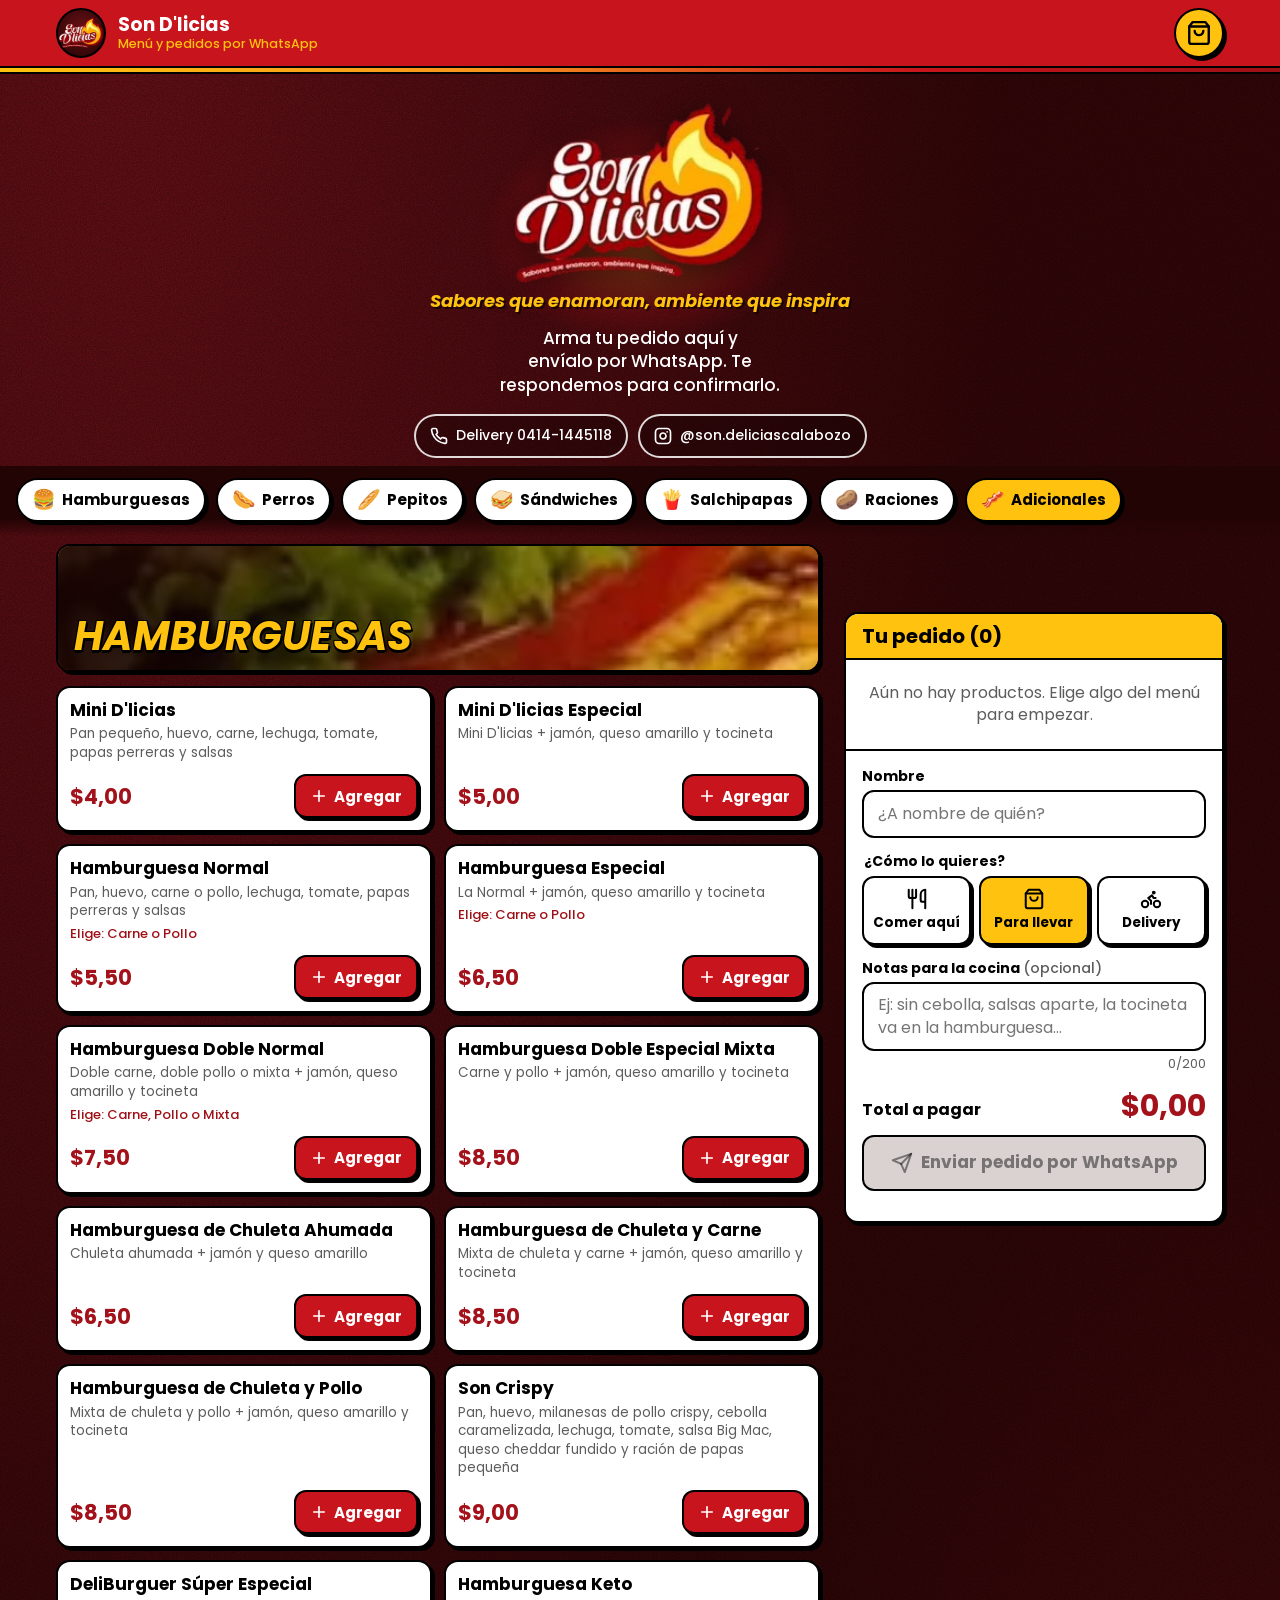
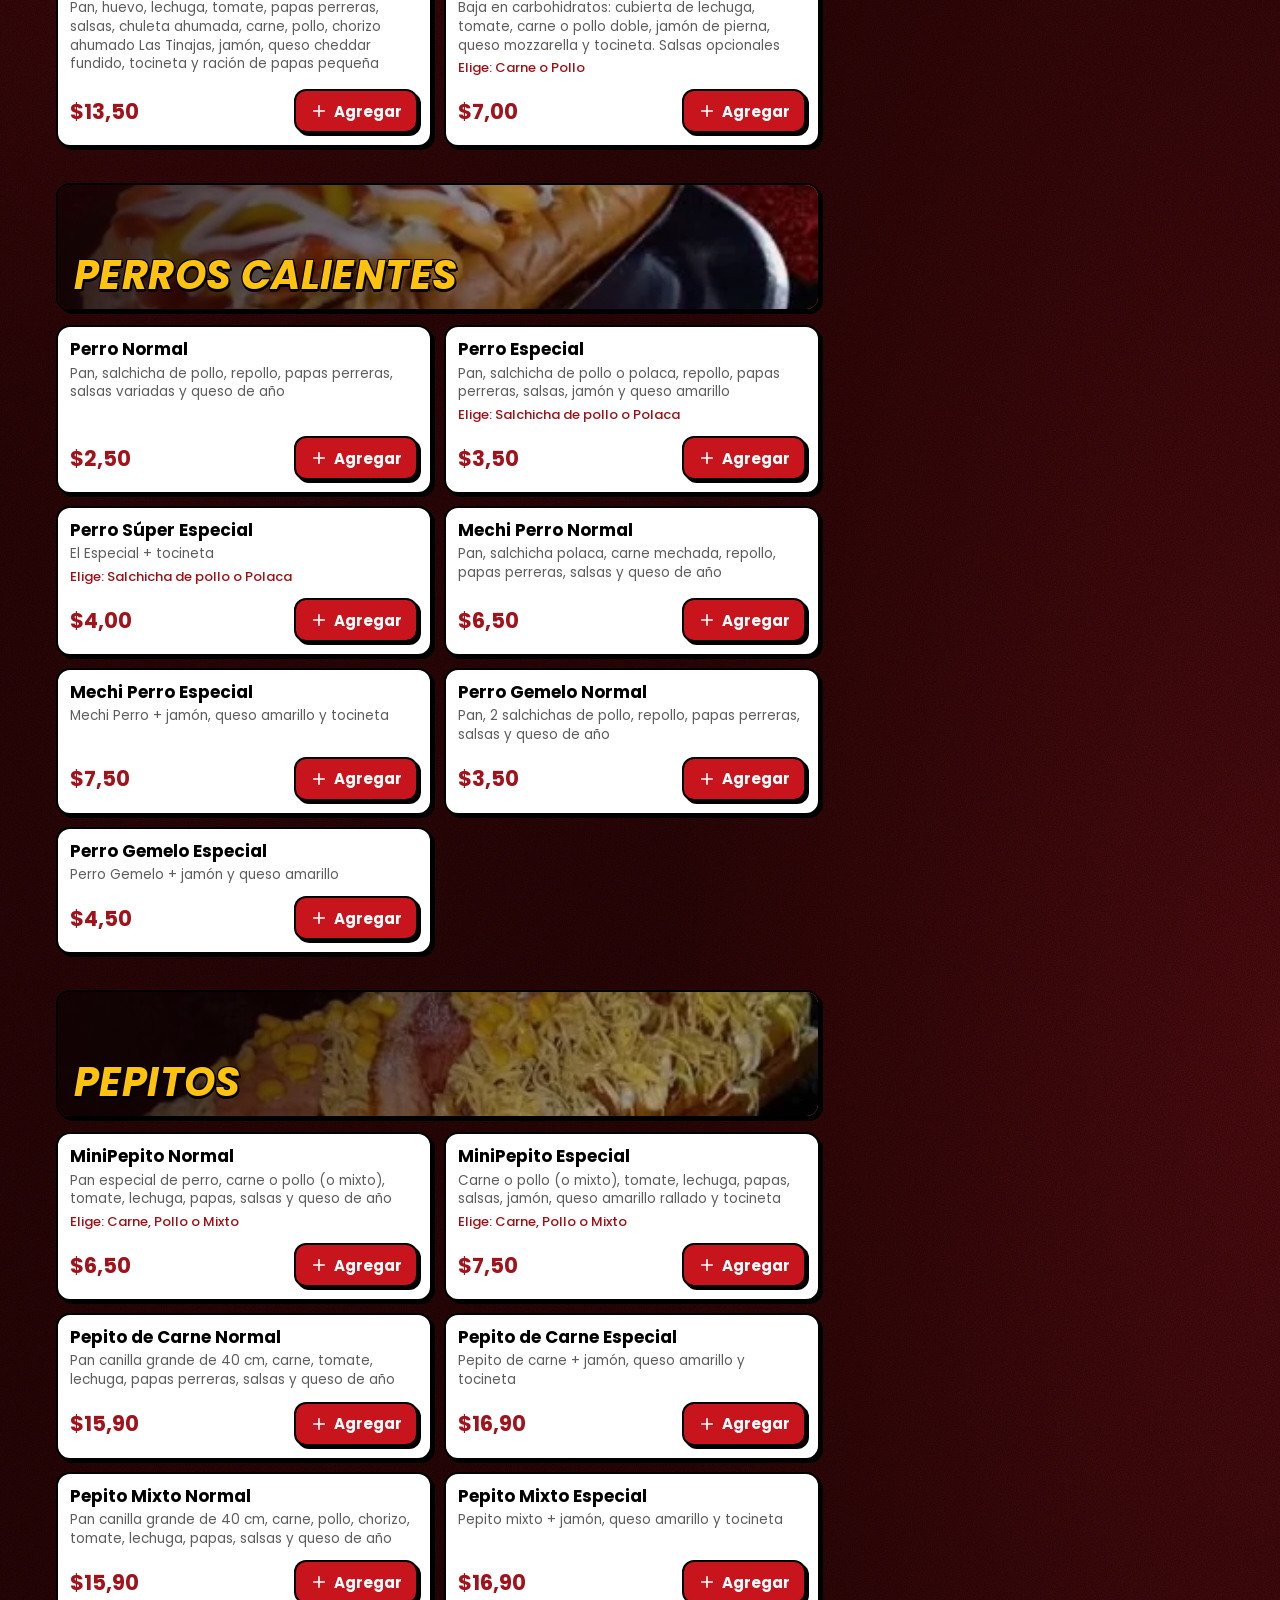
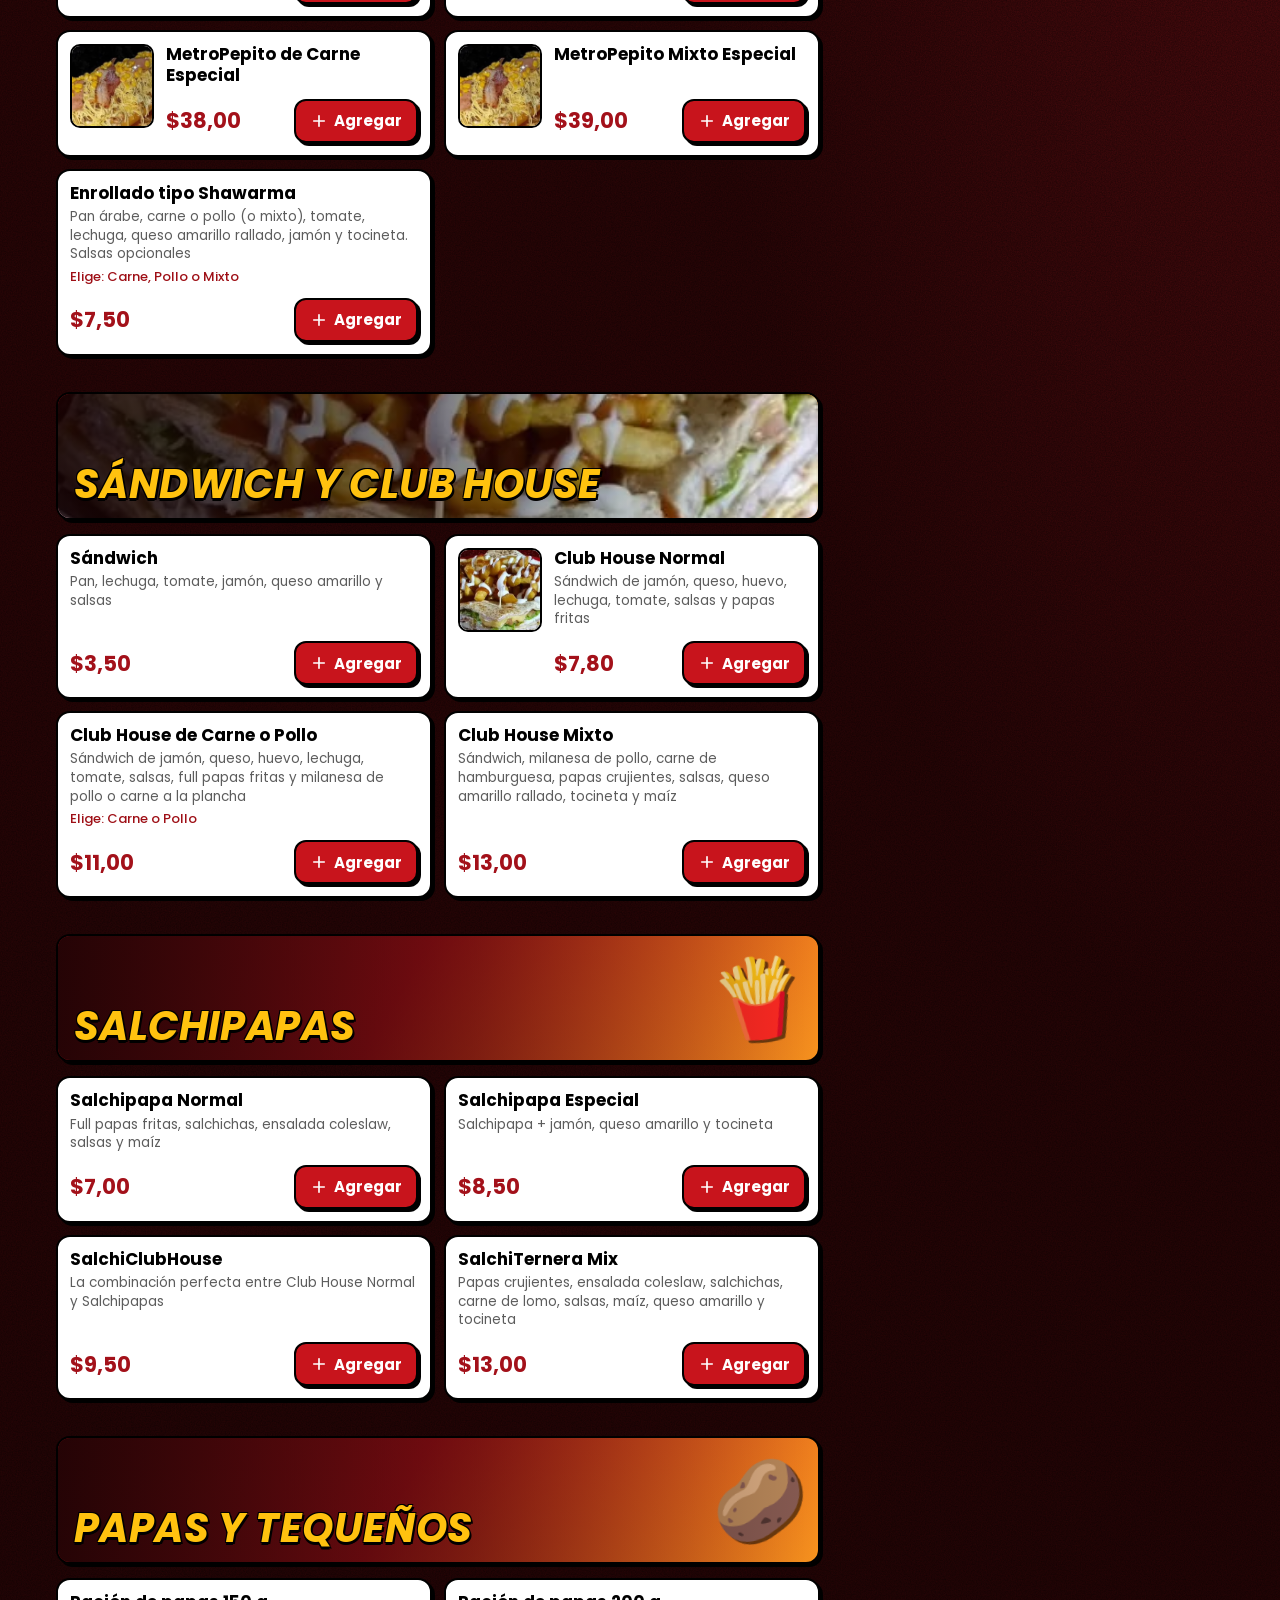
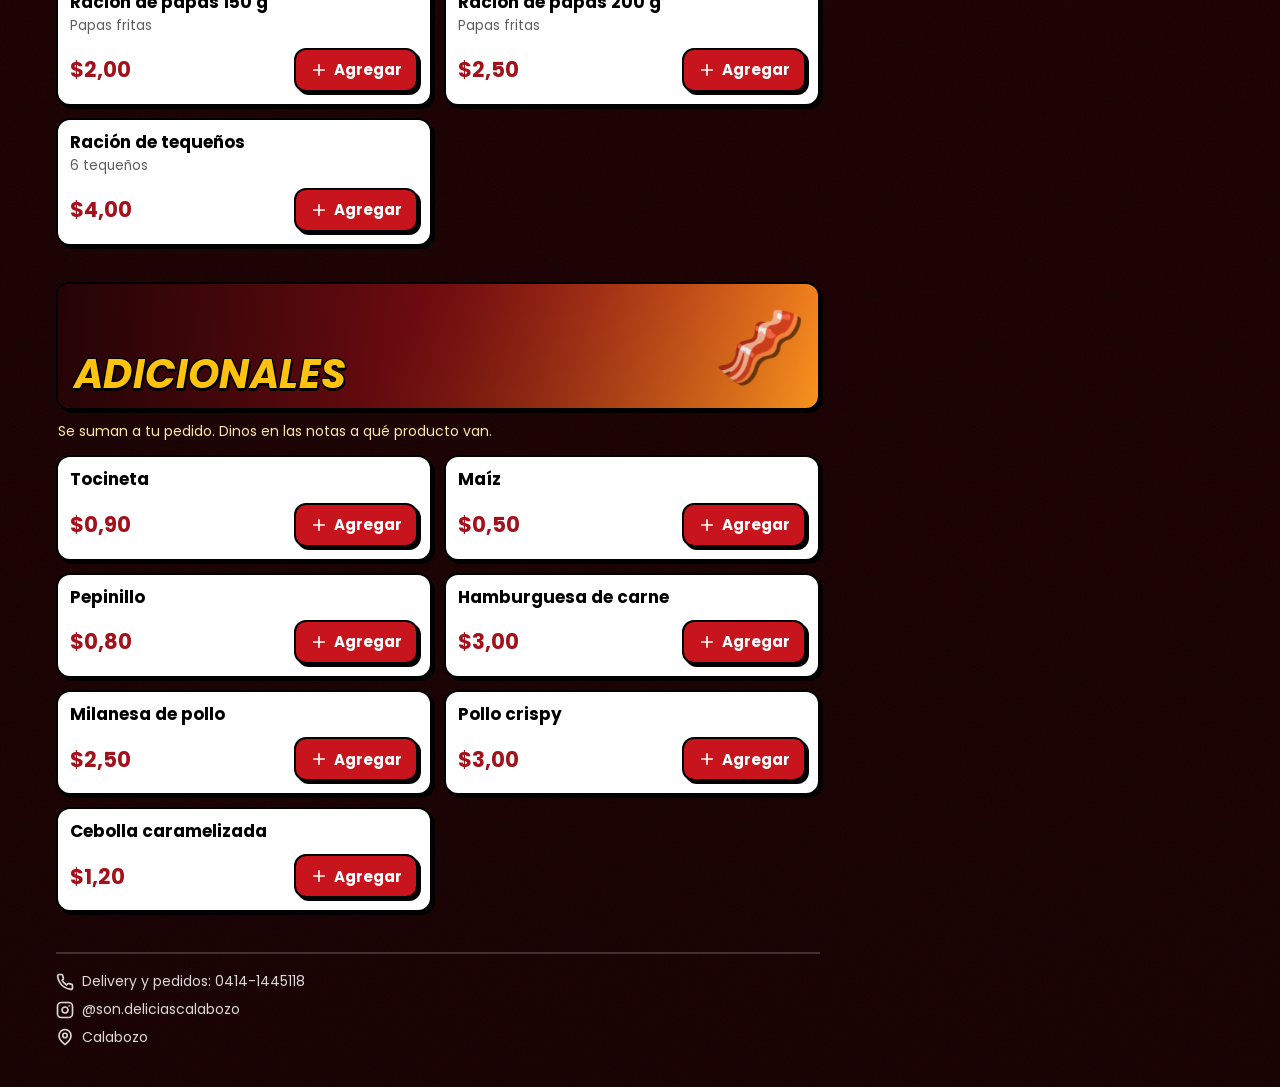
==== index.html @ d3e1087e "Versión inicial: menú Son D'licias y panel de administración" ====
<!doctype html>
<html lang="es">
<head>
<meta charset="utf-8">
<meta name="viewport" content="width=device-width,initial-scale=1,viewport-fit=cover">
<title>Son D'licias | Menú y pedidos por WhatsApp</title>
<meta name="description" content="Menú de Son D'licias en Calabozo: hamburguesas, perros calientes, pepitos, club house y salchipapas. Arma tu pedido y envíalo por WhatsApp.">
<meta name="theme-color" content="#C8141C">
<link rel="icon" href="img/favicon.png" type="image/png">
<link rel="apple-touch-icon" href="img/apple-touch-icon.png">
<link rel="preload" href="fonts/poppins-700.woff" as="font" type="font/woff" crossorigin>
<link rel="stylesheet" href="css/comun.css">
<link rel="stylesheet" href="css/tienda.css">
</head>
<body class="tienda">
<header class="cabecera" id="cabecera">
  <div class="cabecera-fila">
    <div class="insignia"><img src="img/logo.webp" alt="" width="228" height="166"></div>
    <div class="marca">
      <p class="marca-nombre">Son D'licias</p>
      <p class="marca-lema">Menú y pedidos por WhatsApp</p>
    </div>
    <button class="bolsa redondo toca" id="boton-bolsa" type="button" aria-label="Ver tu pedido">
      <span class="ico" id="ico-bolsa"></span>
      <span class="bolsa-cuenta num" id="bolsa-cuenta" hidden>0</span>
    </button>
  </div>
  <div class="franja-llama"></div>
</header>

<section class="portada" aria-labelledby="titulo-portada">
  <h1 class="solo-lector" id="titulo-portada">Son D'licias, menú y pedidos</h1>
  <img class="portada-logo" src="img/logo.webp" alt="Son D'licias" width="228" height="166">
  <p class="portada-lema">Sabores que enamoran, ambiente que inspira</p>
  <p class="portada-texto">Arma tu pedido aquí y envíalo por WhatsApp. Te respondemos para confirmarlo.</p>
  <div class="portada-acciones" id="portada-acciones"></div>
</section>

<nav class="categorias" id="categorias" aria-label="Categorías del menú"></nav>

<div class="disposicion">
  <main id="menu"></main>
  <aside class="lateral" aria-label="Tu pedido"><div class="caja" id="pedido-lateral"></div></aside>
</div>

<button class="barra-pedido toca" id="barra-pedido" type="button" hidden></button>
<div id="capa"></div>
<div id="aviso" class="solo-lector" role="status" aria-live="polite"></div>

<noscript><p style="padding:16px;color:#fff">Activa JavaScript para ver el menú y hacer tu pedido.</p></noscript>
<script type="module" src="js/tienda.js"></script>
</body>
</html>
---- css/comun.css ----
/* Base compartida por la tienda y el panel: letras, colores y piezas táctiles. */
@font-face { font-family: "Poppins"; font-weight: 400; font-style: normal; font-display: swap; src: url("../fonts/poppins-400.woff") format("woff"); }
@font-face { font-family: "Poppins"; font-weight: 500; font-style: normal; font-display: swap; src: url("../fonts/poppins-500.woff") format("woff"); }
@font-face { font-family: "Poppins"; font-weight: 700; font-style: normal; font-display: swap; src: url("../fonts/poppins-700.woff") format("woff"); }
@font-face { font-family: "Poppins"; font-weight: 700; font-style: italic; font-display: swap; src: url("../fonts/poppins-700i.woff") format("woff"); }

:root {
  --vino: #3A0709;
  --vino-hondo: #230405;
  --vino-claro: #5E1014;
  --rojo: #C8141C;
  --rojo-hondo: #9E0F16;
  --mostaza: #FFC20F;
  --mostaza-suave: #FFE7A3;
  --llama: #F7931E;
  --verde: #1E9E4A;
  --verde-hondo: #157A38;
  --precio: #A3111A;
  --papel: #FFFFFF;
  --linea: #E7DCDA;
  --tenue: rgba(0, 0, 0, 0.64);
  --borde: 2px solid #000;
  --sombra: 3px 3px 0 #000;
  --radio: 14px;
  --letra: "Poppins", "Segoe UI", Roboto, system-ui, sans-serif;
  color-scheme: light;
}

*, *::before, *::after { box-sizing: border-box; }
[hidden] { display: none !important; }
html { -webkit-text-size-adjust: 100%; }
body { margin: 0; font-family: var(--letra); font-size: 16px; line-height: 1.4; color: #000; -webkit-tap-highlight-color: transparent; }
h1, h2, h3, h4, p { margin: 0; }
button, input, select, textarea { font: inherit; color: inherit; }
button { cursor: pointer; touch-action: manipulation; }
img { display: block; max-width: 100%; }
a { color: inherit; }
.num { font-variant-numeric: tabular-nums lining-nums; }
.ico { display: inline-grid; place-items: center; flex: none; line-height: 0; }
.solo-lector { position: absolute !important; width: 1px; height: 1px; padding: 0; margin: -1px; overflow: hidden; clip: rect(0 0 0 0); white-space: nowrap; border: 0; }

:focus-visible { outline: 3px solid var(--mostaza); outline-offset: 2px; }
.sobre-claro :focus-visible, .hoja :focus-visible, .caja :focus-visible { outline-color: var(--verde); }

/* Estilo "calcomanía" de Papi Burgers: borde negro y sombra dura; al tocar, se hunde */
.caja { background: var(--papel); border: var(--borde); box-shadow: var(--sombra); border-radius: var(--radio); }
.toca { border: var(--borde); box-shadow: var(--sombra); transition: transform 0.08s ease, box-shadow 0.08s ease; }
.toca:active:not(:disabled) { transform: translate(3px, 3px); box-shadow: none; }
.toca[aria-disabled="true"] { cursor: not-allowed; background: #D9D2D0 !important; color: rgba(0, 0, 0, 0.45) !important; box-shadow: none; }
.toca:disabled { cursor: not-allowed; background: #D9D2D0 !important; color: rgba(0, 0, 0, 0.45) !important; box-shadow: none; }

.boton, .redondo, .chip, .forma, .opcion, .tipo, .pos-producto, .segmento, .categoria { color: #000; }
.boton { display: inline-flex; align-items: center; justify-content: center; gap: 8px; min-height: 48px; padding: 10px 16px; border-radius: 12px; font-weight: 700; font-size: 16px; text-decoration: none; background: var(--papel); }
.boton.rojo, .boton.verde { color: #fff; }
.boton.rojo { background: var(--rojo); }
.boton.verde { background: var(--verde); }
.boton.mostaza { background: var(--mostaza); }
.boton.ancho { width: 100%; }
.boton.chico { min-height: 40px; padding: 6px 12px; font-size: 14px; border-radius: 10px; }
.redondo { display: grid; place-items: center; width: 44px; height: 44px; padding: 0; border-radius: 50%; background: var(--papel); }

/* Hoja que sube desde abajo (en pantallas grandes queda centrada) */
.fondo-hoja { position: fixed; inset: 0; z-index: 60; display: flex; align-items: flex-end; justify-content: center; background: rgba(20, 2, 3, 0.66); padding: 8px; }
.hoja { color: #000; width: 100%; max-width: 560px; max-height: 92vh; max-height: 92dvh; overflow-y: auto; overscroll-behavior: contain; animation: subir 0.18s ease-out; }
.hoja-cabeza { position: sticky; top: 0; z-index: 2; display: flex; align-items: center; justify-content: space-between; gap: 12px; padding: 10px 12px 10px 16px; background: var(--mostaza); border-bottom: var(--borde); border-radius: 12px 12px 0 0; }
.hoja-cabeza h2 { font-size: 20px; font-weight: 700; line-height: 1.2; }
.hoja-cuerpo { padding: 16px; }
.hoja:focus { outline: none; }
@media (min-width: 720px) { .fondo-hoja { align-items: center; } }
@keyframes subir { from { transform: translateY(24px); opacity: 0.4; } to { transform: none; opacity: 1; } }

.aviso-flotante { position: fixed; left: 50%; top: calc(var(--alto-cabecera, 64px) + 12px); z-index: 80; transform: translateX(-50%); max-width: calc(100% - 32px); padding: 10px 16px; border-radius: 12px; background: #000; color: #fff; font-size: 15px; font-weight: 500; text-align: center; box-shadow: 3px 3px 0 var(--mostaza); animation: bajar 0.16s ease-out; pointer-events: none; }
@keyframes bajar { from { transform: translate(-50%, -10px); opacity: 0.3; } to { transform: translate(-50%, 0); opacity: 1; } }

.campo { display: block; width: 100%; min-height: 48px; padding: 10px 14px; border: var(--borde); border-radius: 12px; background: #fff; color: #000; font-size: 16px; }
textarea.campo { resize: none; }
.etiqueta { display: block; margin-bottom: 4px; font-size: 14px; font-weight: 700; }
.ayuda { margin-top: 4px; font-size: 13px; color: var(--tenue); }

.barra-demo { display: flex; flex-wrap: wrap; align-items: center; justify-content: center; gap: 6px 14px; padding: 8px 12px; background: #000; color: #fff; font-size: 13.5px; font-weight: 500; text-align: center; }
.barra-demo a { color: var(--mostaza); font-weight: 700; text-underline-offset: 3px; }

@media (prefers-reduced-motion: reduce) {
  *, *::before, *::after { animation: none !important; transition: none !important; scroll-behavior: auto !important; }
}
---- css/tienda.css ----
/* Tienda: fondo vino con textura como el menú impreso, tarjetas claras con borde negro. */
body.tienda {
  min-height: 100vh;
  color: #fff;
  background-color: var(--vino);
  background-image:
    url("data:image/svg+xml,%3Csvg xmlns='http://www.w3.org/2000/svg' width='240' height='240'%3E%3Cfilter id='n'%3E%3CfeTurbulence type='fractalNoise' baseFrequency='.8' numOctaves='3' stitchTiles='stitch'/%3E%3CfeColorMatrix values='0 0 0 0 0 0 0 0 0 0 0 0 0 0 0 0 0 0 .5 0'/%3E%3C/filter%3E%3Crect width='100%25' height='100%25' filter='url(%23n)'/%3E%3C/svg%3E"),
    radial-gradient(110% 55% at 10% 0%, #74121A 0%, transparent 62%),
    radial-gradient(80% 45% at 100% 45%, #5A0D11 0%, transparent 60%),
    linear-gradient(180deg, var(--vino) 0%, var(--vino-hondo) 100%);
  background-attachment: scroll;
}

/* Encabezado fijo */
.cabecera { position: sticky; top: 0; z-index: 40; padding-top: env(safe-area-inset-top); background: var(--rojo); color: #fff; }
.cabecera-fila { display: flex; align-items: center; gap: 12px; max-width: 1200px; margin: 0 auto; padding: 8px 16px; }
.insignia { display: grid; place-items: center; width: 50px; height: 50px; flex: none; border: var(--borde); border-radius: 50%; background: radial-gradient(circle at 50% 40%, #6A1014, var(--vino-hondo)); overflow: hidden; }
.insignia img { width: 94%; height: auto; }
.marca { min-width: 0; flex: 1; }
.marca-nombre { font-size: 19px; font-weight: 700; line-height: 1.15; white-space: nowrap; overflow: hidden; text-overflow: ellipsis; }
.marca-lema { font-size: 12.5px; font-weight: 500; line-height: 1.25; color: var(--mostaza); white-space: nowrap; overflow: hidden; text-overflow: ellipsis; }
.bolsa { position: relative; width: 50px; height: 50px; background: var(--mostaza); color: #000; }
.bolsa-cuenta { position: absolute; top: -6px; right: -6px; display: grid; place-items: center; min-width: 24px; height: 24px; padding: 0 5px; border: var(--borde); border-radius: 12px; background: var(--llama); font-size: 12px; font-weight: 700; }
.franja-llama { height: 8px; border-block: var(--borde); background: linear-gradient(90deg, var(--mostaza) 0%, var(--llama) 38%, var(--rojo) 72%, var(--rojo-hondo) 100%); }

/* Portada */
.portada { position: relative; max-width: 1200px; margin: 0 auto; padding: 28px 16px 8px; text-align: center; }
.portada::before { content: ""; position: absolute; left: 50%; top: 8px; width: min(420px, 90vw); aspect-ratio: 1.4; transform: translateX(-50%); background: radial-gradient(closest-side, rgba(247, 147, 30, 0.42), rgba(200, 20, 28, 0.18) 55%, transparent 75%); pointer-events: none; }
.portada-logo { position: relative; width: min(250px, 66vw); height: auto; margin: 0 auto; filter: drop-shadow(0 6px 14px rgba(0, 0, 0, 0.55)); }
.portada-lema { position: relative; margin-top: 6px; font-size: 18px; font-weight: 700; font-style: italic; line-height: 1.25; color: var(--mostaza); text-wrap: balance; text-shadow: 2px 2px 0 rgba(0, 0, 0, 0.6); }
.portada-texto { position: relative; max-width: 30ch; margin: 14px auto 0; font-size: 17px; font-weight: 500; line-height: 1.4; text-wrap: balance; }
.portada-acciones { position: relative; display: flex; flex-wrap: wrap; justify-content: center; gap: 10px; margin-top: 16px; }
.pastilla { display: inline-flex; align-items: center; gap: 8px; min-height: 44px; padding: 8px 14px; border: 2px solid rgba(255, 255, 255, 0.85); border-radius: 999px; font-size: 14px; font-weight: 500; text-decoration: none; color: #fff; background: rgba(0, 0, 0, 0.28); }

/* Categorías (fijas debajo del encabezado) */
.categorias { position: sticky; top: var(--alto-cabecera, 70px); z-index: 30; display: flex; gap: 10px; padding: 12px 16px 14px; overflow-x: auto; scrollbar-width: none; background: linear-gradient(180deg, var(--vino-hondo) 75%, rgba(35, 4, 5, 0)); }
.categorias::-webkit-scrollbar { display: none; }
.categoria { display: inline-flex; align-items: center; gap: 6px; flex: none; min-height: 44px; padding: 8px 14px; border-radius: 999px; background: #fff; color: #000; font-size: 15px; font-weight: 700; text-decoration: none; white-space: nowrap; }
.categoria[aria-current="true"] { background: var(--mostaza); }
.categoria .emo { font-size: 19px; line-height: 1; }

/* Menú */
.disposicion { display: grid; gap: 24px; max-width: 1200px; margin: 0 auto; padding: 0 16px 120px; }
@media (min-width: 1024px) { .disposicion { grid-template-columns: minmax(0, 1fr) 380px; padding-bottom: 40px; } }
.seccion { scroll-margin-top: calc(var(--alto-cabecera, 70px) + 70px); padding-top: 8px; }
.seccion + .seccion { margin-top: 28px; }

/* La franja de cada categoría: foto real del local y el título en mostaza, como en el cartel */
.franja { position: relative; display: flex; align-items: flex-end; min-height: 128px; padding: 14px 16px; border: var(--borde); border-radius: var(--radio); box-shadow: var(--sombra); overflow: hidden; background: linear-gradient(120deg, var(--rojo-hondo), var(--rojo) 45%, var(--llama)); }
.franja-foto { position: absolute; inset: 0; width: 100%; height: 100%; object-fit: cover; }
.franja::after { content: ""; position: absolute; inset: 0; background: linear-gradient(90deg, rgba(20, 2, 3, 0.88) 0%, rgba(20, 2, 3, 0.45) 55%, rgba(20, 2, 3, 0) 100%); }
.franja-emoji { position: absolute; right: 12px; top: 50%; transform: translateY(-50%) rotate(-8deg); font-size: 76px; line-height: 1; filter: drop-shadow(3px 3px 0 rgba(0, 0, 0, 0.55)); }
.franja h2 { position: relative; z-index: 1; max-width: 85%; font-size: clamp(28px, 8vw, 40px); font-weight: 700; font-style: italic; line-height: 1; letter-spacing: 0.01em; text-transform: uppercase; color: var(--mostaza); text-shadow: 2px 2px 0 #000, -1px -1px 0 #000, 1px -1px 0 #000, -1px 1px 0 #000, 0 3px 0 #000; }
.seccion-nota { margin: 12px 2px 0; font-size: 14px; color: var(--mostaza-suave); }

.lista { display: grid; gap: 12px; margin-top: 14px; }
@media (min-width: 640px) { .lista { grid-template-columns: repeat(2, minmax(0, 1fr)); } }

.producto { display: flex; gap: 12px; padding: 12px; color: #000; }
.producto-foto { width: 84px; height: 84px; flex: none; border: var(--borde); border-radius: 10px; object-fit: cover; background: var(--vino-claro); }
.producto-info { display: flex; flex: 1; min-width: 0; flex-direction: column; gap: 4px; }
.producto h3 { font-size: 17px; font-weight: 700; line-height: 1.25; }
.producto .desc { font-size: 13.5px; line-height: 1.38; color: var(--tenue); }
.producto .opciones-texto { font-size: 13px; font-weight: 500; color: var(--rojo-hondo); }
.producto-pie { display: flex; align-items: center; justify-content: space-between; gap: 10px; margin-top: auto; padding-top: 8px; }
.precio { font-size: 21px; font-weight: 700; line-height: 1; color: var(--precio); }
.agregar { min-height: 44px; padding: 8px 14px; border-radius: 12px; background: var(--rojo); color: #fff; font-weight: 700; font-size: 15px; display: inline-flex; align-items: center; gap: 6px; }
.en-pedido { font-size: 13px; font-weight: 700; color: var(--verde-hondo); }

.cantidad { display: inline-flex; align-items: center; gap: 8px; }
.cantidad .redondo { width: 42px; height: 42px; background: var(--llama); }
.cantidad output { min-width: 26px; text-align: center; font-size: 19px; font-weight: 700; }

/* Pie de página */
.pie { margin-top: 40px; padding-top: 18px; border-top: 2px solid rgba(255, 255, 255, 0.18); font-size: 14px; color: rgba(255, 255, 255, 0.85); display: grid; gap: 8px; }
.pie a { display: inline-flex; align-items: center; gap: 8px; text-decoration: none; }

/* Pedido: hoja en el teléfono, columna fija en computadora */
.pedido { color: #000; display: flex; flex-direction: column; }
.pedido-lineas { list-style: none; margin: 0; padding: 0; }
.pedido-lineas li { display: flex; align-items: center; gap: 10px; padding: 12px 0; border-bottom: 2px solid var(--linea); }
.pedido-lineas li:last-child { border-bottom: 0; }
.linea-texto { flex: 1; min-width: 0; }
.linea-texto b { display: block; font-size: 15px; line-height: 1.3; }
.linea-texto span { font-size: 14px; color: var(--tenue); }
.quitar { width: 40px; height: 40px; border: 0; background: none; color: var(--rojo); display: grid; place-items: center; border-radius: 50%; }
.pedido-vacio { padding: 18px 4px; text-align: center; color: var(--tenue); }
.pedido-datos { display: grid; gap: 14px; padding: 16px; border-top: var(--borde); }
.tipos { display: grid; grid-template-columns: repeat(3, 1fr); gap: 8px; }
.tipo { display: flex; flex-direction: column; align-items: center; gap: 4px; padding: 10px 4px; border-radius: 12px; background: #fff; font-size: 13.5px; font-weight: 700; text-align: center; }
.tipo[aria-pressed="true"] { background: var(--mostaza); }
.total-fila { display: flex; align-items: flex-end; justify-content: space-between; padding-top: 4px; }
.total-fila strong { font-size: 30px; line-height: 1; color: var(--precio); }
.falta { text-align: center; font-size: 14px; font-weight: 500; color: var(--rojo); }
.lateral { display: none; }
@media (min-width: 1024px) {
  .lateral { display: block; }
  .lateral > .caja { position: sticky; top: calc(var(--alto-cabecera, 70px) + 16px); max-height: calc(100vh - var(--alto-cabecera, 70px) - 32px); overflow-y: auto; margin-top: 76px; }
  .barra-pedido { display: none !important; }
}

.barra-pedido { position: fixed; left: 12px; right: 12px; bottom: max(12px, env(safe-area-inset-bottom)); z-index: 45; display: flex; align-items: center; justify-content: space-between; gap: 12px; min-height: 60px; padding: 10px 18px; border-radius: 16px; background: var(--verde); color: #fff; font-size: 17px; font-weight: 700; }
.barra-pedido span { display: inline-flex; align-items: center; gap: 8px; }

/* Elegir opción (carne, pollo…) */
.opciones { display: grid; gap: 10px; }
.opcion { min-height: 56px; padding: 10px 16px; border-radius: 12px; background: #fff; font-size: 17px; font-weight: 700; display: flex; align-items: center; justify-content: space-between; gap: 10px; text-align: left; }
.opcion small { font-size: 13px; font-weight: 500; color: var(--verde-hondo); }
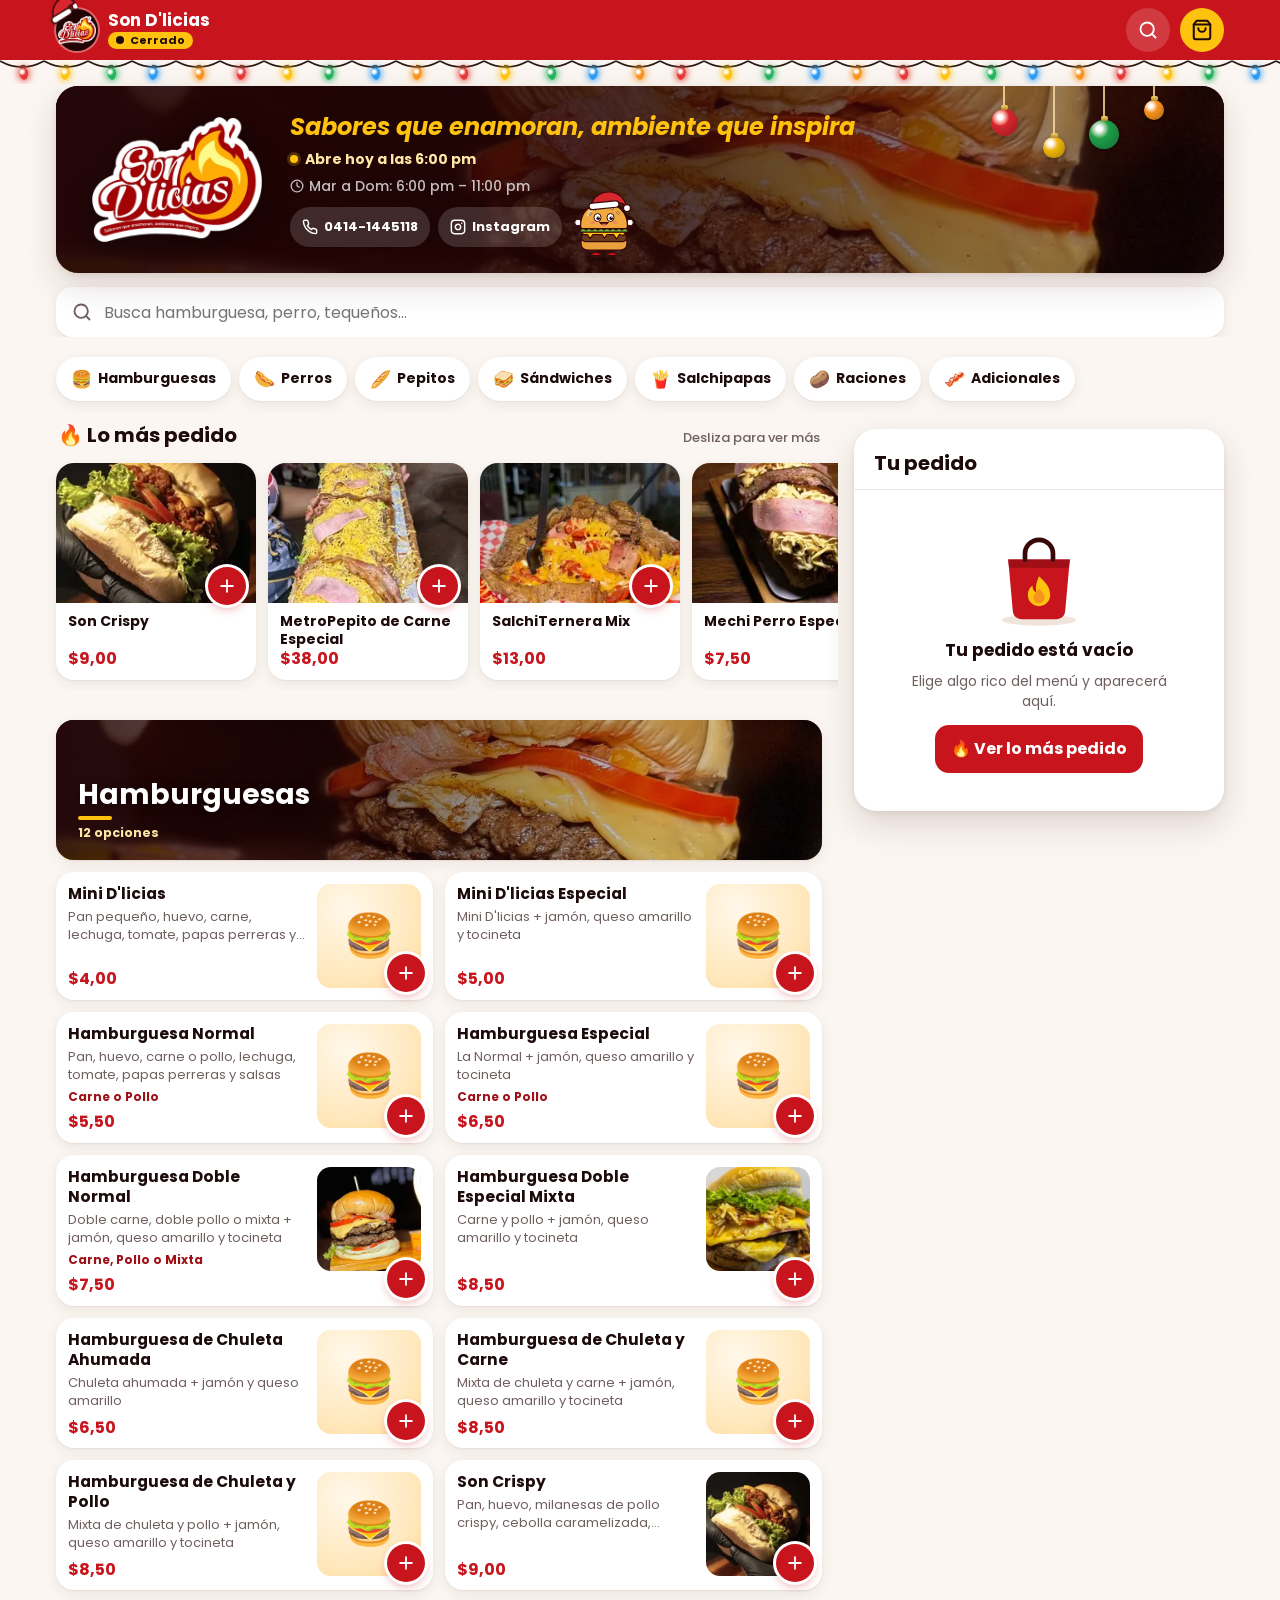
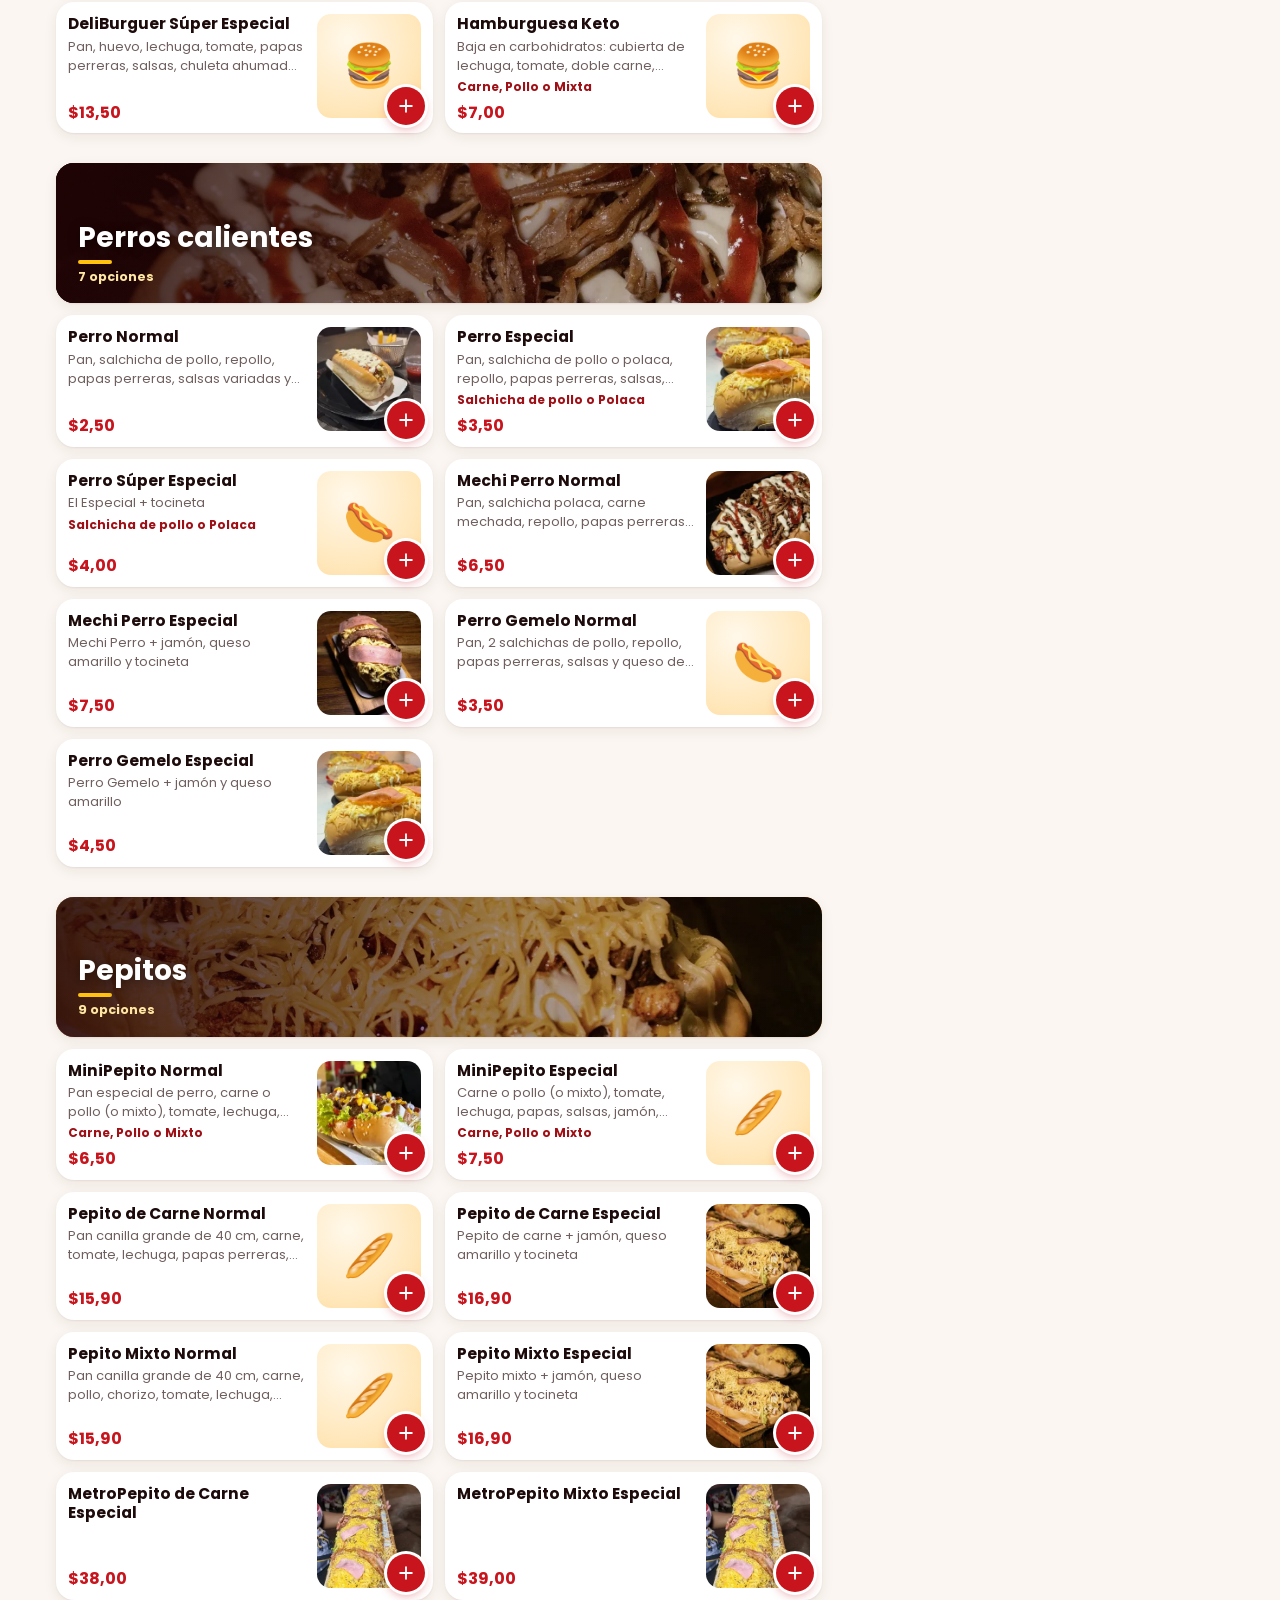
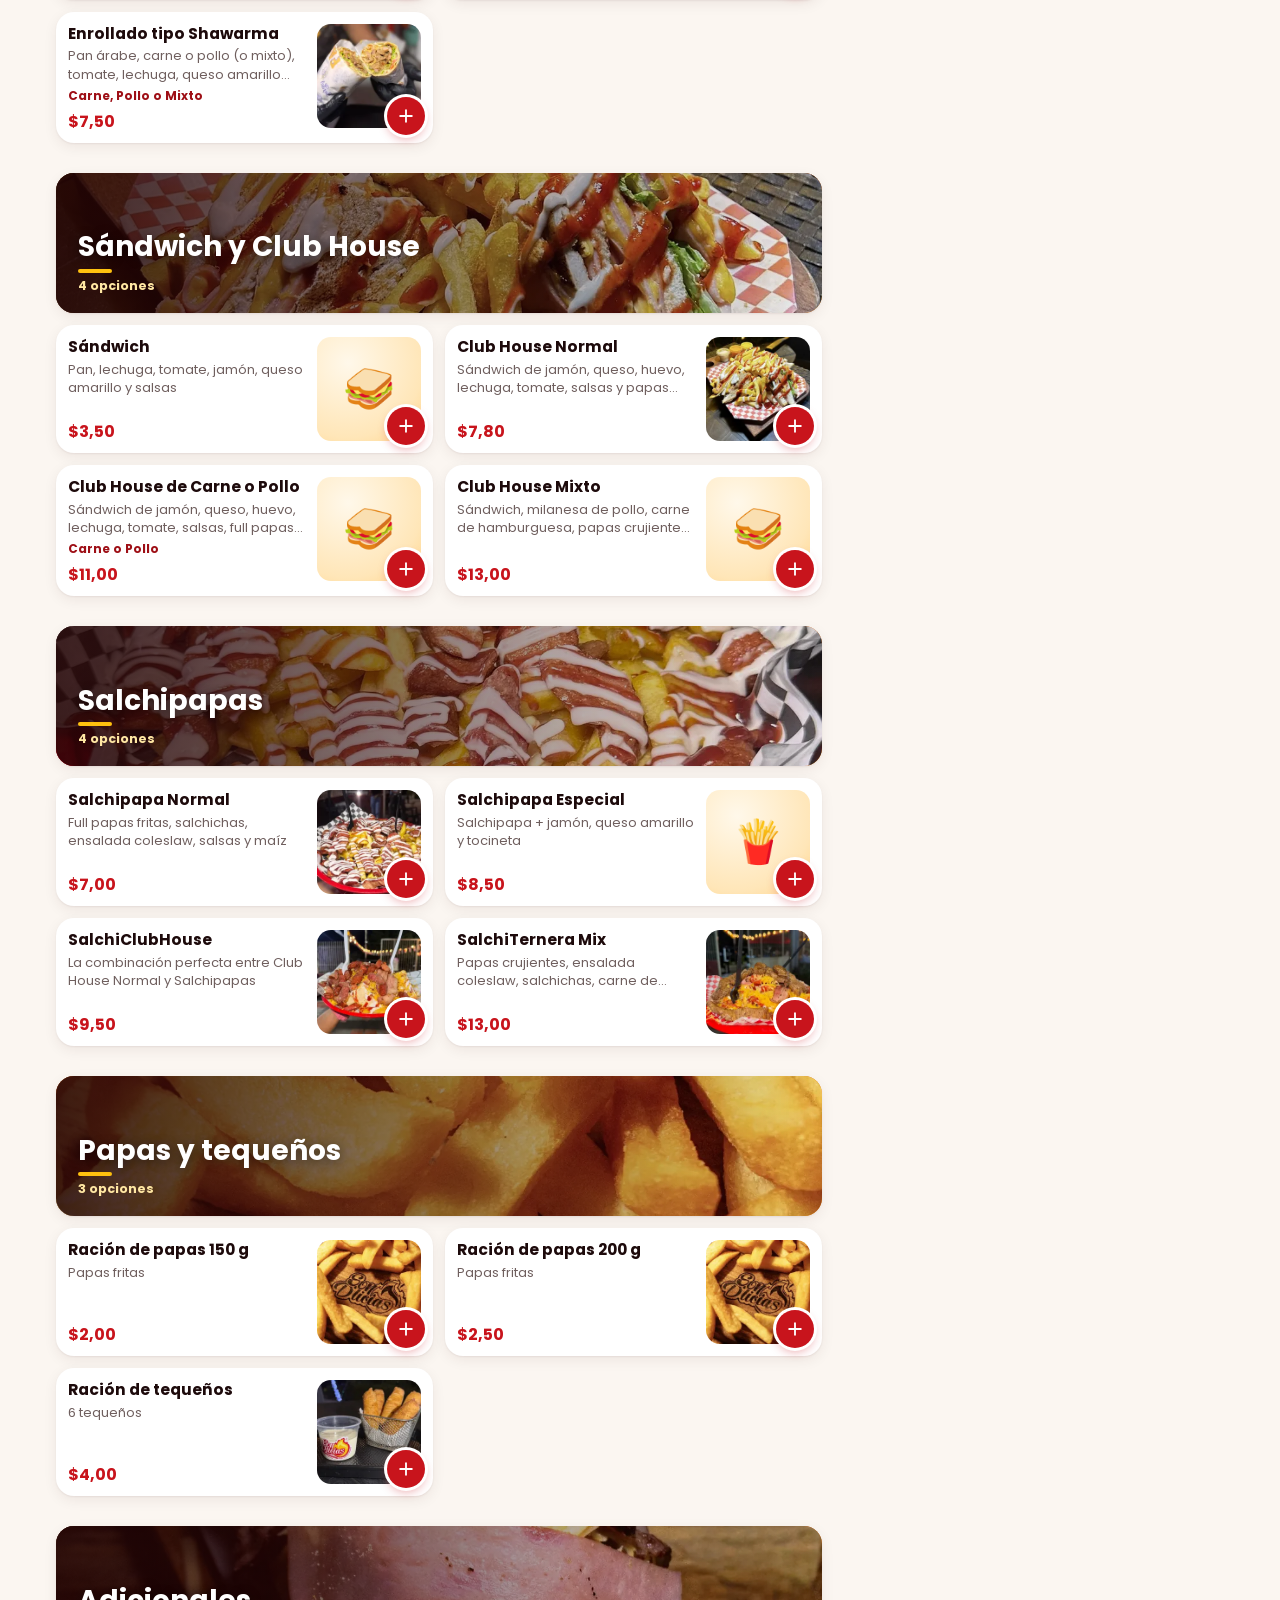
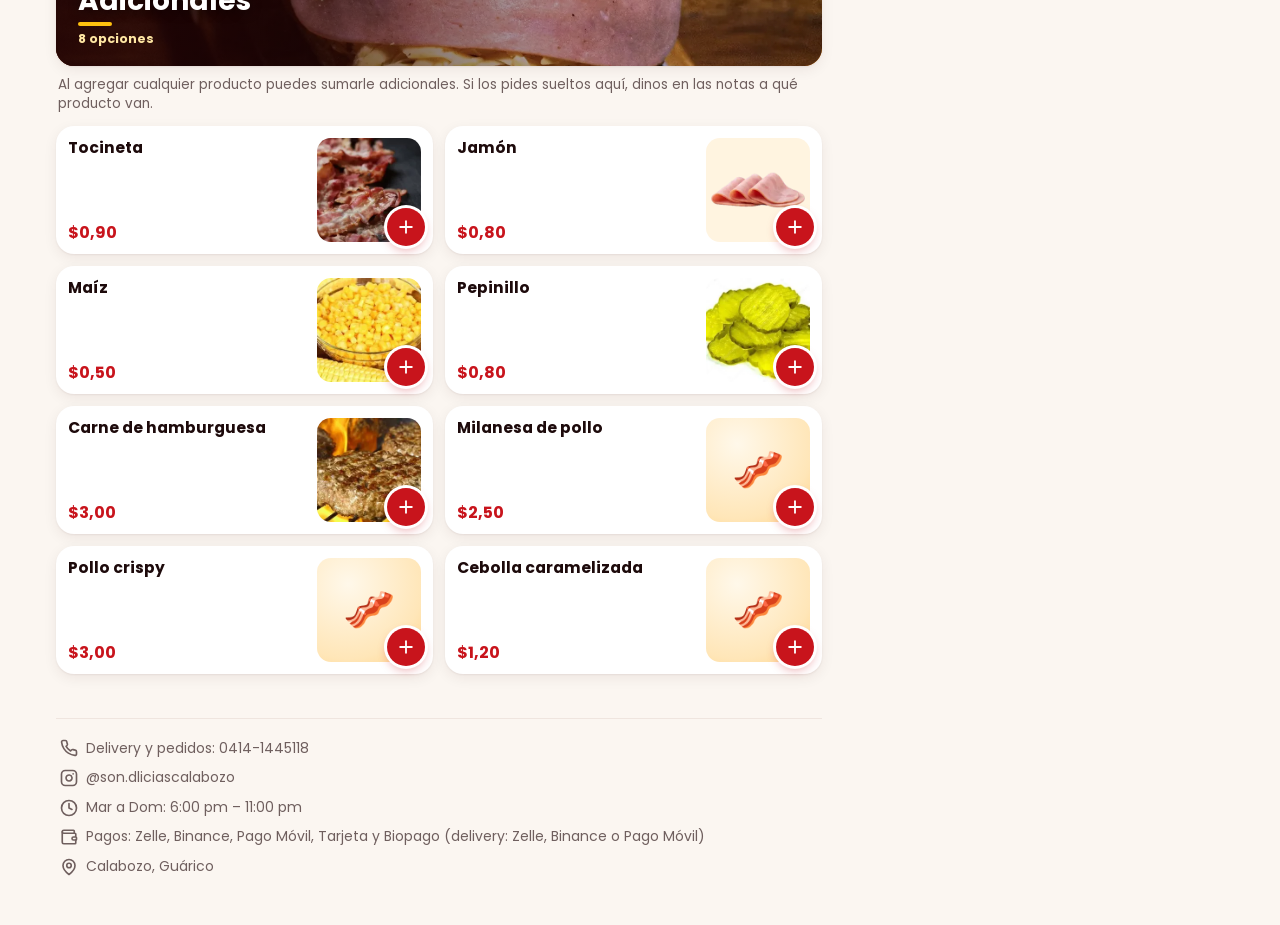
==== commit d1f7d971: "Versión 23: rediseño, fotos, formas de pago, impresión y factura fiscal Página de pedidos: - Rediseñ" ====
--- a/index.html
+++ b/index.html
@@ -2,52 +2,117 @@
 <html lang="es">
 <head>
 <meta charset="utf-8">
-<meta name="viewport" content="width=device-width,initial-scale=1,viewport-fit=cover">
+<meta name="viewport" content="width=device-width,initial-scale=1,viewport-fit=cover,interactive-widget=resizes-content">
 <title>Son D'licias | Menú y pedidos por WhatsApp</title>
 <meta name="description" content="Menú de Son D'licias en Calabozo: hamburguesas, perros calientes, pepitos, club house y salchipapas. Arma tu pedido y envíalo por WhatsApp.">
 <meta name="theme-color" content="#C8141C">
+<meta property="og:type" content="website">
+<meta property="og:site_name" content="Son D'licias">
+<meta property="og:title" content="Son D'licias | Menú y pedidos por WhatsApp">
+<meta property="og:description" content="Sabores que enamoran, ambiente que inspira. Arma tu pedido y envíalo por WhatsApp.">
+<meta property="og:url" content="https://sondelicias.vercel.app/">
+<meta property="og:image" content="https://sondelicias.vercel.app/img/compartir.jpg?v=2">
+<meta property="og:image:width" content="1200">
+<meta property="og:image:height" content="630">
+<meta property="og:image:alt" content="Logo de Son D'licias">
+<meta name="twitter:card" content="summary_large_image">
+<meta name="twitter:image" content="https://sondelicias.vercel.app/img/compartir.jpg?v=2">
+<meta name="apple-mobile-web-app-title" content="Son D'licias">
+<meta name="application-name" content="Son D'licias">
 <link rel="icon" href="img/favicon.png" type="image/png">
 <link rel="apple-touch-icon" href="img/apple-touch-icon.png">
 <link rel="preload" href="fonts/poppins-700.woff" as="font" type="font/woff" crossorigin>
 <link rel="stylesheet" href="css/comun.css">
 <link rel="stylesheet" href="css/tienda.css">
+<!-- Los scripts se piden juntos (después de los estilos) para que el menú aparezca antes -->
+<link rel="modulepreload" href="js/tienda.js">
+<link rel="modulepreload" href="js/comun.js">
+<link rel="modulepreload" href="menu.js">
+<link rel="modulepreload" href="js/bailarina.js">
+<link rel="modulepreload" href="js/navidad.js">
+<script>
+/* Temporada navideña (15 nov – 6 ene, hora de Venezuela): se marca antes de pintar para que nada salte.
+   js/navidad.js luego respeta NAVIDAD de menu.js (puede quitarla o forzarla). */
+(function () {
+  try {
+    var p = new Intl.DateTimeFormat("en-US", { timeZone: "America/Caracas", month: "numeric", day: "numeric" }).formatToParts(new Date());
+    var m = 0, d = 0;
+    for (var i = 0; i < p.length; i++) { if (p[i].type === "month") m = +p[i].value; if (p[i].type === "day") d = +p[i].value; }
+    if ((m === 11 && d >= 15) || m === 12 || (m === 1 && d <= 6)) document.documentElement.classList.add("navidad");
+  } catch (e) { /* sin adornos */ }
+})();
+</script>
 </head>
 <body class="tienda">
 <header class="cabecera" id="cabecera">
   <div class="cabecera-fila">
-    <div class="insignia"><img src="img/logo.webp" alt="" width="228" height="166"></div>
+    <div class="insignia"><img src="img/logo-360.webp" alt="" width="360" height="265"></div>
     <div class="marca">
       <p class="marca-nombre">Son D'licias</p>
-      <p class="marca-lema">Menú y pedidos por WhatsApp</p>
+      <span class="estado-horario chico" data-horario role="status"></span>
     </div>
-    <button class="bolsa redondo toca" id="boton-bolsa" type="button" aria-label="Ver tu pedido">
-      <span class="ico" id="ico-bolsa"></span>
+    <button class="icono-boton" id="boton-buscar" type="button" aria-label="Buscar en el menú"><span class="ico" data-ico="buscar" data-tam="20"></span></button>
+    <button class="icono-boton bolsa" id="boton-bolsa" type="button" aria-label="Ver tu pedido">
+      <span class="ico" data-ico="bolsa" data-tam="22"></span>
       <span class="bolsa-cuenta num" id="bolsa-cuenta" hidden>0</span>
     </button>
   </div>
-  <div class="franja-llama"></div>
 </header>
 
 <section class="portada" aria-labelledby="titulo-portada">
   <h1 class="solo-lector" id="titulo-portada">Son D'licias, menú y pedidos</h1>
-  <img class="portada-logo" src="img/logo.webp" alt="Son D'licias" width="228" height="166">
-  <p class="portada-lema">Sabores que enamoran, ambiente que inspira</p>
-  <p class="portada-texto">Arma tu pedido aquí y envíalo por WhatsApp. Te respondemos para confirmarlo.</p>
-  <div class="portada-acciones" id="portada-acciones"></div>
+  <div class="portada-tarjeta">
+    <picture>
+      <source media="(max-width: 719px)" srcset="img/fotos/hamburguesas-720.webp">
+      <img class="portada-fondo" src="img/fotos/hamburguesas.webp" alt="" fetchpriority="high">
+    </picture>
+    <div class="portada-contenido">
+      <img class="portada-logo" src="img/logo-360.webp" alt="Son D'licias" width="360" height="265">
+      <div class="portada-texto">
+        <p class="portada-lema">Sabores que enamoran, ambiente que inspira</p>
+        <p class="estado-portada" id="estado-portada"></p>
+        <p class="horario-semana" id="horario-semana"><span class="ico" data-ico="reloj" data-tam="14"></span><span id="horario-semana-texto">Mar a Dom: 6:00 pm – 11:00 pm</span></p>
+      </div>
+      <div class="portada-acciones">
+        <a class="pastilla" id="accion-telefono" href="tel:+584141445118"><span class="ico" data-ico="telefono" data-tam="16"></span><span id="accion-telefono-texto">0414-1445118</span></a>
+        <a class="pastilla" id="accion-instagram" href="https://www.instagram.com/son.dliciascalabozo/" rel="noopener" aria-label="Instagram de Son D'licias"><span class="ico" data-ico="instagram" data-tam="16"></span><span class="pastilla-texto">Instagram</span></a>
+        <span class="ranura-bailarina" id="ranura-bailarina" aria-hidden="true"></span>
+      </div>
+    </div>
+  </div>
 </section>
+
+<div class="buscador" role="search">
+  <label class="buscador-campo">
+    <span class="ico" data-ico="buscar" data-tam="20"></span>
+    <span class="solo-lector">Buscar en el menú</span>
+    <input id="buscar" type="search" placeholder="Busca hamburguesa, perro, tequeños…" autocomplete="off" enterkeyhint="search">
+    <button class="buscador-limpiar" id="buscar-limpiar" type="button" aria-label="Borrar búsqueda" hidden><span class="ico" data-ico="x" data-tam="18"></span></button>
+  </label>
+</div>
 
 <nav class="categorias" id="categorias" aria-label="Categorías del menú"></nav>
 
 <div class="disposicion">
-  <main id="menu"></main>
-  <aside class="lateral" aria-label="Tu pedido"><div class="caja" id="pedido-lateral"></div></aside>
+  <main id="menu">
+    <p class="resultado-busqueda" id="resultado-busqueda" role="status" hidden></p>
+    <div class="esqueleto" id="esqueleto" aria-hidden="true">
+      <span class="esq esq-titulo"></span>
+      <div class="esq-carril"><span class="esq esq-destacado"></span><span class="esq esq-destacado"></span><span class="esq esq-destacado"></span></div>
+      <span class="esq esq-franja"></span>
+      <span class="esq esq-tarjeta"></span>
+      <span class="esq esq-tarjeta"></span>
+      <span class="esq esq-tarjeta"></span>
+    </div>
+  </main>
+  <aside class="lateral" aria-label="Tu pedido"><div class="lateral-caja" id="pedido-lateral"></div></aside>
 </div>
 
-<button class="barra-pedido toca" id="barra-pedido" type="button" hidden></button>
+<button class="barra-pedido" id="barra-pedido" type="button" aria-label="Tu pedido está vacío"></button>
 <div id="capa"></div>
 <div id="aviso" class="solo-lector" role="status" aria-live="polite"></div>
 
-<noscript><p style="padding:16px;color:#fff">Activa JavaScript para ver el menú y hacer tu pedido.</p></noscript>
+<noscript><p style="padding:16px">Activa JavaScript para ver el menú y hacer tu pedido.</p></noscript>
 <script type="module" src="js/tienda.js"></script>
 </body>
 </html>
--- a/css/comun.css
+++ b/css/comun.css
@@ -68,6 +68,10 @@
 .hoja:focus { outline: none; }
 @media (min-width: 720px) { .fondo-hoja { align-items: center; } }
 @keyframes subir { from { transform: translateY(24px); opacity: 0.4; } to { transform: none; opacity: 1; } }
+.fondo-hoja.cerrando { pointer-events: none; animation: desvanecer 0.2s ease-in forwards; }
+.fondo-hoja.cerrando .hoja { animation: bajar-hoja 0.2s ease-in forwards; }
+@keyframes desvanecer { to { background-color: rgba(20, 2, 3, 0); } }
+@keyframes bajar-hoja { to { transform: translateY(40px); opacity: 0; } }
 
 .aviso-flotante { position: fixed; left: 50%; top: calc(var(--alto-cabecera, 64px) + 12px); z-index: 80; transform: translateX(-50%); max-width: calc(100% - 32px); padding: 10px 16px; border-radius: 12px; background: #000; color: #fff; font-size: 15px; font-weight: 500; text-align: center; box-shadow: 3px 3px 0 var(--mostaza); animation: bajar 0.16s ease-out; pointer-events: none; }
 @keyframes bajar { from { transform: translate(-50%, -10px); opacity: 0.3; } to { transform: translate(-50%, 0); opacity: 1; } }
--- a/css/tienda.css
+++ b/css/tienda.css
@@ -1,108 +1,439 @@
-/* Tienda: fondo vino con textura como el menú impreso, tarjetas claras con borde negro. */
+/* Tienda: look limpio sobre fondo crema, con el rojo, la mostaza y el vino de la marca.
+   Las piezas compartidas con el panel (comun.css) se ajustan aquí solo dentro de body.tienda. */
 body.tienda {
+  --fondo: #FBF6F1;
+  --tinta: #1D0A0B;
+  --gris: #6F5F5E;
+  --gris-claro: #A39391;
+  --linea-suave: #EFE5DF;
+  --crema: #FFF4E0;
+  --sombra-1: 0 1px 2px rgba(58, 7, 9, 0.06), 0 4px 14px rgba(58, 7, 9, 0.07);
+  --sombra-2: 0 2px 6px rgba(58, 7, 9, 0.08), 0 14px 34px rgba(58, 7, 9, 0.14);
+  --sombra-3: 0 -8px 40px rgba(35, 4, 5, 0.22);
+  --radio-t: 18px;
+  --resorte: cubic-bezier(0.32, 0.72, 0, 1);
+  --ancho: 1200px;
   min-height: 100vh;
-  color: #fff;
-  background-color: var(--vino);
-  background-image:
-    url("data:image/svg+xml,%3Csvg xmlns='http://www.w3.org/2000/svg' width='240' height='240'%3E%3Cfilter id='n'%3E%3CfeTurbulence type='fractalNoise' baseFrequency='.8' numOctaves='3' stitchTiles='stitch'/%3E%3CfeColorMatrix values='0 0 0 0 0 0 0 0 0 0 0 0 0 0 0 0 0 0 .5 0'/%3E%3C/filter%3E%3Crect width='100%25' height='100%25' filter='url(%23n)'/%3E%3C/svg%3E"),
-    radial-gradient(110% 55% at 10% 0%, #74121A 0%, transparent 62%),
-    radial-gradient(80% 45% at 100% 45%, #5A0D11 0%, transparent 60%),
-    linear-gradient(180deg, var(--vino) 0%, var(--vino-hondo) 100%);
-  background-attachment: scroll;
-}
-
-/* Encabezado fijo */
-.cabecera { position: sticky; top: 0; z-index: 40; padding-top: env(safe-area-inset-top); background: var(--rojo); color: #fff; }
-.cabecera-fila { display: flex; align-items: center; gap: 12px; max-width: 1200px; margin: 0 auto; padding: 8px 16px; }
-.insignia { display: grid; place-items: center; width: 50px; height: 50px; flex: none; border: var(--borde); border-radius: 50%; background: radial-gradient(circle at 50% 40%, #6A1014, var(--vino-hondo)); overflow: hidden; }
-.insignia img { width: 94%; height: auto; }
-.marca { min-width: 0; flex: 1; }
-.marca-nombre { font-size: 19px; font-weight: 700; line-height: 1.15; white-space: nowrap; overflow: hidden; text-overflow: ellipsis; }
-.marca-lema { font-size: 12.5px; font-weight: 500; line-height: 1.25; color: var(--mostaza); white-space: nowrap; overflow: hidden; text-overflow: ellipsis; }
-.bolsa { position: relative; width: 50px; height: 50px; background: var(--mostaza); color: #000; }
-.bolsa-cuenta { position: absolute; top: -6px; right: -6px; display: grid; place-items: center; min-width: 24px; height: 24px; padding: 0 5px; border: var(--borde); border-radius: 12px; background: var(--llama); font-size: 12px; font-weight: 700; }
-.franja-llama { height: 8px; border-block: var(--borde); background: linear-gradient(90deg, var(--mostaza) 0%, var(--llama) 38%, var(--rojo) 72%, var(--rojo-hondo) 100%); }
-
-/* Portada */
-.portada { position: relative; max-width: 1200px; margin: 0 auto; padding: 28px 16px 8px; text-align: center; }
-.portada::before { content: ""; position: absolute; left: 50%; top: 8px; width: min(420px, 90vw); aspect-ratio: 1.4; transform: translateX(-50%); background: radial-gradient(closest-side, rgba(247, 147, 30, 0.42), rgba(200, 20, 28, 0.18) 55%, transparent 75%); pointer-events: none; }
-.portada-logo { position: relative; width: min(250px, 66vw); height: auto; margin: 0 auto; filter: drop-shadow(0 6px 14px rgba(0, 0, 0, 0.55)); }
-.portada-lema { position: relative; margin-top: 6px; font-size: 18px; font-weight: 700; font-style: italic; line-height: 1.25; color: var(--mostaza); text-wrap: balance; text-shadow: 2px 2px 0 rgba(0, 0, 0, 0.6); }
-.portada-texto { position: relative; max-width: 30ch; margin: 14px auto 0; font-size: 17px; font-weight: 500; line-height: 1.4; text-wrap: balance; }
-.portada-acciones { position: relative; display: flex; flex-wrap: wrap; justify-content: center; gap: 10px; margin-top: 16px; }
-.pastilla { display: inline-flex; align-items: center; gap: 8px; min-height: 44px; padding: 8px 14px; border: 2px solid rgba(255, 255, 255, 0.85); border-radius: 999px; font-size: 14px; font-weight: 500; text-decoration: none; color: #fff; background: rgba(0, 0, 0, 0.28); }
-
-/* Categorías (fijas debajo del encabezado) */
-.categorias { position: sticky; top: var(--alto-cabecera, 70px); z-index: 30; display: flex; gap: 10px; padding: 12px 16px 14px; overflow-x: auto; scrollbar-width: none; background: linear-gradient(180deg, var(--vino-hondo) 75%, rgba(35, 4, 5, 0)); }
+  background: var(--fondo);
+  color: var(--tinta);
+}
+body.tienda :focus-visible { outline: 3px solid var(--llama); outline-offset: 2px; }
+
+/* Toque: en la tienda los botones se hunden con escala, sin bordes negros ni sombras duras */
+body.tienda .toca { border: 0; box-shadow: none; transition: transform 0.12s ease, background-color 0.15s ease, box-shadow 0.15s ease; }
+body.tienda .toca:active:not(:disabled):not([aria-disabled="true"]) { transform: scale(0.96); box-shadow: none; }
+body.tienda .toca[aria-disabled="true"], body.tienda .toca:disabled { background: #EDE5E1 !important; color: var(--gris-claro) !important; }
+body.tienda .boton { border-radius: 14px; font-size: 16px; }
+body.tienda .boton.verde { background: #1FAA52; }
+body.tienda .boton.rojo { background: var(--rojo); }
+body.tienda .boton.suave { background: #F4EDE9; color: var(--tinta); }
+body.tienda .campo { border: 1.5px solid var(--linea-suave); border-radius: 14px; background: #fff; transition: border-color 0.15s ease, box-shadow 0.15s ease; }
+body.tienda .campo:focus { outline: none; border-color: var(--llama); box-shadow: 0 0 0 4px rgba(247, 147, 30, 0.18); }
+body.tienda .etiqueta { font-size: 14px; color: var(--tinta); }
+body.tienda .ayuda { color: var(--gris); }
+
+/* ───────── Cabecera compacta ───────── */
+.cabecera { position: sticky; top: 0; z-index: 40; padding-top: env(safe-area-inset-top); background: var(--rojo); color: #fff; transition: box-shadow 0.2s ease; }
+.cabecera.con-sombra { box-shadow: 0 6px 20px rgba(58, 7, 9, 0.25); }
+.cabecera-fila { display: flex; align-items: center; gap: 10px; max-width: var(--ancho); margin: 0 auto; padding: 8px 16px; min-height: 60px; }
+.insignia { display: grid; place-items: center; width: 42px; height: 42px; flex: none; border-radius: 50%; background: var(--vino-hondo); overflow: hidden; box-shadow: 0 0 0 2px rgba(255, 255, 255, 0.35); }
+.insignia img { width: 92%; height: auto; }
+.marca { min-width: 0; flex: 1; display: flex; flex-direction: column; align-items: flex-start; gap: 2px; }
+.marca-nombre { font-size: 17px; font-weight: 700; line-height: 1.1; white-space: nowrap; }
+.icono-boton { position: relative; display: grid; place-items: center; width: 44px; height: 44px; flex: none; padding: 0; border: 0; border-radius: 50%; background: rgba(255, 255, 255, 0.16); color: #fff; transition: transform 0.12s ease, background-color 0.15s ease; }
+.icono-boton:active { transform: scale(0.92); }
+.icono-boton.bolsa { background: var(--mostaza); color: var(--tinta); }
+.bolsa-cuenta { position: absolute; top: -4px; right: -4px; display: grid; place-items: center; min-width: 20px; height: 20px; padding: 0 5px; border-radius: 10px; background: var(--tinta); color: #fff; font-size: 11px; font-weight: 700; box-shadow: 0 0 0 2px var(--rojo); }
+
+/* Estado del horario (en la cabecera y en la portada) */
+.estado-horario { display: inline-flex; align-items: center; gap: 6px; padding: 4px 11px; border-radius: 999px; font-size: 13px; font-weight: 700; line-height: 1.2; }
+.estado-horario:empty { display: none; }
+.marca .estado-horario.chico:empty { display: inline-block; visibility: hidden; width: 84px; height: 17px; padding: 0; }
+.estado-horario { position: relative; }
+.estado-horario::before { content: ""; width: 8px; height: 8px; flex: none; border-radius: 50%; background: currentColor; }
+.estado-horario.abierto { background: #E5F7EC; color: #11733A; }
+.estado-horario.abierto::before { background: #1FAA52; }
+/* Pulso del punto verde: un anillo que crece (solo transform/opacity, liviano en teléfonos sencillos) */
+.estado-horario.abierto::after { content: ""; position: absolute; left: 11px; top: 50%; width: 8px; height: 8px; margin-top: -4px; border-radius: 50%; background: #1FAA52; animation: latido 1.8s ease-out infinite; }
+.estado-horario.chico.abierto::after { left: 8px; }
+.estado-horario.cerrado { background: var(--crema); color: #7A4A00; }
+.estado-horario.chico { padding: 2px 8px; font-size: 11px; }
+.cabecera .estado-horario.abierto { background: rgba(255, 255, 255, 0.95); }
+.cabecera .estado-horario.cerrado { background: var(--mostaza); color: var(--tinta); }
+@keyframes latido { 0% { transform: scale(1); opacity: 0.6; } 70%, 100% { transform: scale(2.6); opacity: 0; } }
+
+/* ───────── Portada compacta (armada en el HTML: no salta al cargar) ───────── */
+.portada { max-width: var(--ancho); margin: 0 auto; padding: 14px 16px 0; }
+.navidad .portada { padding-top: 26px; }
+.portada-tarjeta { position: relative; overflow: hidden; border-radius: 22px; background: var(--vino); color: #fff; isolation: isolate; box-shadow: var(--sombra-2); }
+.portada-fondo { position: absolute; inset: 0; z-index: -2; width: 100%; height: 100%; object-fit: cover; object-position: 75% 50%; }
+.portada-tarjeta::after { content: ""; position: absolute; inset: 0; z-index: -1; background: linear-gradient(90deg, rgba(35, 4, 5, 0.94) 0%, rgba(35, 4, 5, 0.8) 52%, rgba(35, 4, 5, 0.3) 100%); }
+.portada-contenido { display: grid; grid-template-columns: auto minmax(0, 1fr); grid-template-areas: "logo texto" "acciones acciones"; align-items: center; gap: 12px 14px; padding: 16px; }
+.portada-logo { grid-area: logo; width: 88px; height: auto; filter: drop-shadow(0 6px 14px rgba(0, 0, 0, 0.45)); }
+.portada-texto { grid-area: texto; min-width: 0; display: grid; gap: 5px; }
+.portada-lema { font-size: 15px; font-weight: 700; font-style: italic; line-height: 1.25; color: var(--mostaza); text-wrap: balance; }
+.estado-portada { display: flex; align-items: center; gap: 7px; min-height: 18px; font-size: 13px; font-weight: 600; line-height: 1.35; color: #fff; }
+.estado-portada::before { content: ""; width: 8px; height: 8px; flex: none; border-radius: 50%; background: #2BD46B; box-shadow: 0 0 0 3px rgba(43, 212, 107, 0.25); }
+.estado-portada:empty::before { display: none; }
+.estado-portada.cerrado { color: var(--mostaza-suave); }
+.estado-portada.cerrado::before { background: var(--mostaza); box-shadow: 0 0 0 3px rgba(255, 194, 15, 0.22); }
+.horario-semana { display: flex; align-items: center; gap: 5px; font-size: 12px; font-weight: 500; line-height: 1.3; color: rgba(255, 255, 255, 0.74); white-space: nowrap; }
+.portada-acciones { grid-area: acciones; display: flex; align-items: center; gap: 8px; min-width: 0; }
+.pastilla { display: inline-flex; align-items: center; justify-content: center; gap: 6px; min-height: 40px; min-width: 40px; padding: 6px 12px; border-radius: 999px; font-size: 13px; font-weight: 600; white-space: nowrap; text-decoration: none; color: #fff; background: rgba(255, 255, 255, 0.15); touch-action: manipulation; transition: background-color 0.15s ease, transform 0.12s ease; }
+.pastilla:active { transform: scale(0.96); background: rgba(255, 255, 255, 0.25); }
+.pastilla .ico, .horario-semana .ico, .buscador-campo > .ico { min-width: 1em; }
+.ranura-bailarina { display: inline-block; width: 50px; height: 62px; flex: none; margin: -14px 0 -10px 2px; }
+@media (max-width: 374px) {
+  .pastilla-texto { display: none; }
+  #accion-instagram { padding: 6px; }
+  .horario-semana { font-size: 11px; }
+}
+@media (max-width: 340px) {
+  .portada-contenido { gap: 10px 12px; padding: 14px; }
+  .portada-logo { width: 74px; }
+  .portada-lema { font-size: 14px; }
+  .horario-semana { display: none; }
+}
+@media (min-width: 720px) {
+  .portada-contenido { grid-template-areas: "logo texto" "logo acciones"; gap: 12px 28px; padding: 26px 36px; }
+  .portada-logo { width: 170px; }
+  .portada-texto { align-self: end; gap: 8px; }
+  .portada-acciones { align-self: start; }
+  .portada-lema { font-size: 24px; }
+  .estado-portada, .horario-semana { font-size: 14px; }
+}
+
+/* ───────── Buscador ───────── */
+.buscador { max-width: var(--ancho); margin: 0 auto; padding: 14px 16px 0; }
+.buscador-campo { display: flex; align-items: center; gap: 10px; min-height: 50px; padding: 0 8px 0 16px; border-radius: 16px; background: #fff; color: var(--gris); box-shadow: var(--sombra-1); transition: box-shadow 0.15s ease; }
+.buscador-campo:focus-within { box-shadow: 0 0 0 2px var(--llama), var(--sombra-1); }
+.buscador-campo input { flex: 1; min-width: 0; height: 48px; border: 0; background: none; color: var(--tinta); font-size: 16px; outline: none; }
+.buscador-campo input::-webkit-search-cancel-button { display: none; }
+.buscador-campo input:focus-visible { outline: none; }
+.buscador-limpiar { display: grid; place-items: center; width: 36px; height: 36px; border: 0; border-radius: 50%; background: #F4EDE9; color: var(--tinta); }
+.resultado-busqueda { margin: 6px 2px 12px; font-size: 14px; font-weight: 500; color: var(--gris); }
+
+/* ───────── Categorías (fijas debajo de la cabecera) ───────── */
+.categorias { position: sticky; top: var(--alto-cabecera, 60px); z-index: 30; display: flex; gap: 8px; min-height: 68px; max-width: var(--ancho); margin: 0 auto; padding: 12px 16px; overflow-x: auto; scroll-snap-type: x proximity; scroll-padding: 0 16px; scrollbar-width: none; background: linear-gradient(180deg, var(--fondo) 80%, rgba(251, 246, 241, 0)); }
 .categorias::-webkit-scrollbar { display: none; }
-.categoria { display: inline-flex; align-items: center; gap: 6px; flex: none; min-height: 44px; padding: 8px 14px; border-radius: 999px; background: #fff; color: #000; font-size: 15px; font-weight: 700; text-decoration: none; white-space: nowrap; }
-.categoria[aria-current="true"] { background: var(--mostaza); }
-.categoria .emo { font-size: 19px; line-height: 1; }
-
-/* Menú */
-.disposicion { display: grid; gap: 24px; max-width: 1200px; margin: 0 auto; padding: 0 16px 120px; }
-@media (min-width: 1024px) { .disposicion { grid-template-columns: minmax(0, 1fr) 380px; padding-bottom: 40px; } }
-.seccion { scroll-margin-top: calc(var(--alto-cabecera, 70px) + 70px); padding-top: 8px; }
-.seccion + .seccion { margin-top: 28px; }
-
-/* La franja de cada categoría: foto real del local y el título en mostaza, como en el cartel */
-.franja { position: relative; display: flex; align-items: flex-end; min-height: 128px; padding: 14px 16px; border: var(--borde); border-radius: var(--radio); box-shadow: var(--sombra); overflow: hidden; background: linear-gradient(120deg, var(--rojo-hondo), var(--rojo) 45%, var(--llama)); }
-.franja-foto { position: absolute; inset: 0; width: 100%; height: 100%; object-fit: cover; }
-.franja::after { content: ""; position: absolute; inset: 0; background: linear-gradient(90deg, rgba(20, 2, 3, 0.88) 0%, rgba(20, 2, 3, 0.45) 55%, rgba(20, 2, 3, 0) 100%); }
-.franja-emoji { position: absolute; right: 12px; top: 50%; transform: translateY(-50%) rotate(-8deg); font-size: 76px; line-height: 1; filter: drop-shadow(3px 3px 0 rgba(0, 0, 0, 0.55)); }
-.franja h2 { position: relative; z-index: 1; max-width: 85%; font-size: clamp(28px, 8vw, 40px); font-weight: 700; font-style: italic; line-height: 1; letter-spacing: 0.01em; text-transform: uppercase; color: var(--mostaza); text-shadow: 2px 2px 0 #000, -1px -1px 0 #000, 1px -1px 0 #000, -1px 1px 0 #000, 0 3px 0 #000; }
-.seccion-nota { margin: 12px 2px 0; font-size: 14px; color: var(--mostaza-suave); }
-
-.lista { display: grid; gap: 12px; margin-top: 14px; }
-@media (min-width: 640px) { .lista { grid-template-columns: repeat(2, minmax(0, 1fr)); } }
-
-.producto { display: flex; gap: 12px; padding: 12px; color: #000; }
-.producto-foto { width: 84px; height: 84px; flex: none; border: var(--borde); border-radius: 10px; object-fit: cover; background: var(--vino-claro); }
+.categoria { display: inline-flex; align-items: center; gap: 6px; flex: none; min-height: 44px; padding: 7px 15px; touch-action: manipulation; border-radius: 999px; background: #fff; color: var(--tinta); font-size: 14px; font-weight: 600; text-decoration: none; white-space: nowrap; scroll-snap-align: start; box-shadow: var(--sombra-1); transition: background-color 0.2s ease, color 0.2s ease, transform 0.12s ease; }
+.categoria:active { transform: scale(0.95); }
+.categoria[aria-current="true"] { background: var(--vino); color: #fff; }
+.categoria .emo { font-size: 17px; line-height: 1; }
+.navidad .categorias { min-height: 76px; padding-top: 20px; }
+
+/* ───────── Disposición ───────── */
+.disposicion { display: grid; grid-template-columns: minmax(0, 1fr); gap: 24px; max-width: var(--ancho); margin: 0 auto; padding: 4px 16px calc(110px + env(safe-area-inset-bottom)); }
+@media (min-width: 1024px) { .disposicion { grid-template-columns: minmax(0, 1fr) 370px; gap: 32px; padding-bottom: 48px; } }
+.seccion { scroll-margin-top: calc(var(--alto-cabecera, 60px) + 70px); }
+.seccion + .seccion, .destacados + .seccion { margin-top: 30px; }
+.titulo-bloque { display: flex; align-items: baseline; justify-content: space-between; gap: 12px; margin: 6px 2px 12px; }
+.titulo-bloque h2 { font-size: 20px; font-weight: 700; line-height: 1.2; }
+.titulo-bloque span { font-size: 13px; font-weight: 500; color: var(--gris); }
+
+/* Lo más pedido */
+.destacados-carril { display: flex; gap: 12px; margin: 0 -16px; padding: 4px 16px 10px; overflow-x: auto; scroll-snap-type: x mandatory; scroll-padding: 0 16px; scrollbar-width: none; }
+.destacados-carril::-webkit-scrollbar { display: none; }
+.destacado { position: relative; flex: none; width: 168px; padding: 0; border: 0; border-radius: var(--radio-t); background: #fff; color: var(--tinta); text-align: left; scroll-snap-align: start; box-shadow: var(--sombra-1); overflow: hidden; transition: transform 0.15s ease, box-shadow 0.15s ease; }
+.destacado:active { transform: scale(0.97); }
+.destacado .foto-producto { width: 100%; height: 124px; border-radius: 0; }
+.destacado-info { display: grid; gap: 2px; padding: 10px 12px 12px; }
+.destacado-info b { font-size: 14px; font-weight: 700; line-height: 1.25; display: -webkit-box; -webkit-line-clamp: 2; -webkit-box-orient: vertical; overflow: hidden; min-height: 35px; }
+.destacado .mas-flotante { top: 88px; bottom: auto; }
+@media (min-width: 720px) { .destacado { width: 200px; } .destacado .foto-producto { height: 140px; } .destacado .mas-flotante { top: 104px; } }
+
+/* Encabezado de categoría: foto con el título en blanco */
+.franja { position: relative; display: flex; flex-direction: column; justify-content: flex-end; gap: 4px; min-height: 112px; padding: 14px 16px; border-radius: var(--radio-t); overflow: hidden; isolation: isolate; background: linear-gradient(120deg, var(--vino), var(--rojo) 60%, var(--llama)); box-shadow: var(--sombra-1); }
+.franja-foto { position: absolute; inset: 0; z-index: -2; width: 100%; height: 100%; object-fit: cover; object-position: 70% 50%; transition: transform 0.6s ease; }
+.seccion:hover .franja-foto { transform: scale(1.04); }
+.franja::after { content: ""; position: absolute; inset: 0; z-index: -1; background: linear-gradient(90deg, rgba(35, 4, 5, 0.88) 0%, rgba(35, 4, 5, 0.5) 50%, rgba(35, 4, 5, 0.05) 100%); }
+.franja-emoji { position: absolute; right: 14px; top: 50%; transform: translateY(-50%) rotate(-8deg); font-size: 64px; line-height: 1; }
+.franja h2 { position: relative; font-size: 24px; font-weight: 700; line-height: 1.1; color: #fff; text-shadow: 0 2px 12px rgba(0, 0, 0, 0.45); }
+.franja h2::after { content: ""; display: block; width: 34px; height: 4px; margin-top: 6px; border-radius: 2px; background: var(--mostaza); }
+.franja-cuenta { position: relative; font-size: 12.5px; font-weight: 600; color: var(--mostaza-suave); }
+@media (min-width: 720px) { .franja { min-height: 140px; padding: 18px 22px; } .franja h2 { font-size: 28px; } }
+.seccion-nota { margin: 10px 2px 0; font-size: 13.5px; color: var(--gris); }
+
+/* ───────── Tarjetas de producto ───────── */
+.lista { display: grid; grid-template-columns: minmax(0, 1fr); gap: 10px; margin-top: 12px; }
+@media (min-width: 640px) { .lista { grid-template-columns: repeat(2, minmax(0, 1fr)); gap: 12px; } }
+.producto { position: relative; display: flex; align-items: stretch; gap: 12px; width: 100%; padding: 12px; border: 0; border-radius: var(--radio-t); background: #fff; color: var(--tinta); text-align: left; box-shadow: var(--sombra-1); transition: transform 0.15s ease, box-shadow 0.2s ease; }
+.producto:active { transform: scale(0.985); }
+@media (hover: hover) { .producto:hover, .destacado:hover { box-shadow: var(--sombra-2); transform: translateY(-2px); } }
 .producto-info { display: flex; flex: 1; min-width: 0; flex-direction: column; gap: 4px; }
-.producto h3 { font-size: 17px; font-weight: 700; line-height: 1.25; }
-.producto .desc { font-size: 13.5px; line-height: 1.38; color: var(--tenue); }
-.producto .opciones-texto { font-size: 13px; font-weight: 500; color: var(--rojo-hondo); }
-.producto-pie { display: flex; align-items: center; justify-content: space-between; gap: 10px; margin-top: auto; padding-top: 8px; }
-.precio { font-size: 21px; font-weight: 700; line-height: 1; color: var(--precio); }
-.agregar { min-height: 44px; padding: 8px 14px; border-radius: 12px; background: var(--rojo); color: #fff; font-weight: 700; font-size: 15px; display: inline-flex; align-items: center; gap: 6px; }
-.en-pedido { font-size: 13px; font-weight: 700; color: var(--verde-hondo); }
-
-.cantidad { display: inline-flex; align-items: center; gap: 8px; }
-.cantidad .redondo { width: 42px; height: 42px; background: var(--llama); }
-.cantidad output { min-width: 26px; text-align: center; font-size: 19px; font-weight: 700; }
+.producto-nombre { font-size: 15.5px; font-weight: 700; line-height: 1.28; }
+.producto .desc { font-size: 13px; line-height: 1.42; color: var(--gris); display: -webkit-box; -webkit-line-clamp: 2; -webkit-box-orient: vertical; overflow: hidden; }
+.producto .opciones-texto { font-size: 12px; font-weight: 600; color: var(--rojo-hondo); }
+.producto .precio { margin-top: auto; padding-top: 4px; }
+.precio { font-size: 16px; font-weight: 700; line-height: 1.1; color: var(--rojo); }
+.producto-media { position: relative; flex: none; width: 104px; }
+.foto-producto { display: block; width: 104px; height: 104px; border-radius: 14px; object-fit: cover; background: var(--crema); }
+.foto-vacia { display: grid; place-items: center; font-size: 42px; line-height: 1; background: radial-gradient(circle at 30% 25%, #FFF8EA, #FFE6B8 70%, #FFD58A); }
+.mas-flotante { position: absolute; right: -4px; bottom: -4px; display: grid; place-items: center; width: 38px; height: 38px; border-radius: 50%; background: var(--rojo); color: #fff; box-shadow: 0 0 0 3px #fff, 0 4px 10px rgba(200, 20, 28, 0.35); transition: transform 0.15s var(--resorte); }
+.destacado .mas-flotante { right: 10px; }
+.producto:active .mas-flotante, .destacado:active .mas-flotante { transform: scale(0.88); }
+.cuenta-tarjeta { position: absolute; top: 6px; left: 6px; z-index: 1; display: grid; place-items: center; min-width: 24px; height: 24px; padding: 0 7px; border-radius: 12px; background: var(--mostaza); color: var(--tinta); font-size: 12px; font-weight: 700; box-shadow: 0 2px 6px rgba(0, 0, 0, 0.18); }
+.cuenta-tarjeta.salta, .bolsa-cuenta.salta { animation: salto 0.45s var(--resorte); }
+@keyframes salto { 0% { transform: scale(0.4); } 55% { transform: scale(1.25); } 100% { transform: scale(1); } }
+.oculto-busqueda { display: none !important; }
+
+/* Estado vacío (búsqueda y pedido) */
+.vacio { display: grid; justify-items: center; gap: 8px; padding: 26px 16px 22px; text-align: center; }
+.vacio svg { width: 112px; height: auto; margin-bottom: 4px; }
+.vacio b { font-size: 17px; font-weight: 700; }
+.vacio p { max-width: 30ch; font-size: 14px; line-height: 1.45; color: var(--gris); }
+.vacio .boton { margin-top: 6px; }
 
 /* Pie de página */
-.pie { margin-top: 40px; padding-top: 18px; border-top: 2px solid rgba(255, 255, 255, 0.18); font-size: 14px; color: rgba(255, 255, 255, 0.85); display: grid; gap: 8px; }
-.pie a { display: inline-flex; align-items: center; gap: 8px; text-decoration: none; }
-
-/* Pedido: hoja en el teléfono, columna fija en computadora */
-.pedido { color: #000; display: flex; flex-direction: column; }
+.pie { margin-top: 44px; padding: 20px 4px 0; border-top: 1px solid var(--linea-suave); font-size: 14px; color: var(--gris); display: grid; gap: 10px; }
+.pie a, .pie span { display: inline-flex; align-items: center; gap: 8px; text-decoration: none; }
+
+/* ───────── Barra flotante del pedido (siempre visible en el teléfono) ───────── */
+.barra-pedido { position: fixed; left: 12px; right: 12px; bottom: calc(12px + env(safe-area-inset-bottom)); z-index: 45; display: flex; align-items: center; gap: 12px; min-height: 62px; padding: 8px 10px 8px 12px; border: 0; border-radius: 20px; background: var(--vino); color: #fff; text-align: left; box-shadow: 0 10px 30px rgba(35, 4, 5, 0.35); transition: transform 0.25s var(--resorte), background-color 0.25s ease; }
+.barra-pedido:active { transform: scale(0.98); }
+.barra-pedido.salta { animation: barra-salto 0.45s var(--resorte); }
+@keyframes barra-salto { 0% { transform: scale(1); } 40% { transform: scale(1.035) translateY(-3px); } 100% { transform: scale(1); } }
+.barra-icono { position: relative; display: grid; place-items: center; width: 44px; height: 44px; flex: none; border-radius: 14px; background: rgba(255, 255, 255, 0.12); }
+.barra-icono .bolsa-cuenta { box-shadow: 0 0 0 2px var(--vino); background: var(--mostaza); color: var(--tinta); }
+.barra-textos { flex: 1; min-width: 0; display: grid; }
+.barra-textos b { font-size: 15.5px; font-weight: 700; line-height: 1.2; }
+.barra-textos small { font-size: 12.5px; color: rgba(255, 255, 255, 0.7); }
+.barra-total { display: inline-flex; align-items: center; gap: 6px; padding: 10px 14px; border-radius: 14px; background: var(--rojo); font-size: 16px; font-weight: 700; white-space: nowrap; }
+.barra-pedido.vacia { background: #fff; color: var(--tinta); box-shadow: var(--sombra-2); }
+.barra-pedido.vacia .barra-icono { background: var(--crema); color: var(--rojo); }
+.barra-pedido.vacia .barra-textos small { color: var(--gris); }
+@media (min-width: 1024px) { .barra-pedido { display: none !important; } }
+
+/* Aviso corto: en la tienda aparece sobre la barra del pedido */
+body.tienda .aviso-flotante { top: auto; bottom: calc(88px + env(safe-area-inset-bottom)); padding: 10px 16px; border-radius: 14px; background: var(--tinta); box-shadow: 0 8px 24px rgba(0, 0, 0, 0.25); font-size: 14px; animation: subir-aviso 0.25s var(--resorte); }
+@keyframes subir-aviso { from { transform: translate(-50%, 12px); opacity: 0; } to { transform: translate(-50%, 0); opacity: 1; } }
+@media (min-width: 1024px) { body.tienda .aviso-flotante { bottom: 28px; } }
+/* Con una hoja abierta, el aviso sale arriba para no tapar el pedido */
+body.tienda:has(.fondo-hoja:not(.cerrando)) .aviso-flotante { top: calc(env(safe-area-inset-top) + 14px); bottom: auto; }
+
+/* Imagen que "vuela" al pedido */
+.volando { position: fixed; z-index: 90; border-radius: 14px; object-fit: cover; pointer-events: none; box-shadow: 0 10px 24px rgba(0, 0, 0, 0.3); }
+
+/* ───────── Hojas (bottom sheet) ───────── */
+body.tienda .fondo-hoja { top: var(--vv-top, 0px); bottom: auto; height: var(--vv-alto, 100%); padding: 0; background: rgba(29, 10, 11, 0.55); animation: oscurecer 0.25s ease; }
+@keyframes oscurecer { from { background-color: rgba(29, 10, 11, 0); } }
+body.tienda .hoja { max-width: 560px; max-height: calc(var(--vv-alto, 100dvh) * 0.94); border: 0; border-radius: 26px 26px 0 0; background: #fff; box-shadow: var(--sombra-3); animation: subir-hoja 0.38s var(--resorte); padding-bottom: env(safe-area-inset-bottom); }
+@keyframes subir-hoja { from { transform: translateY(100%); } to { transform: none; } }
+body.tienda .fondo-hoja.cerrando .hoja { animation: bajar-hoja-tienda 0.2s ease-in forwards; }
+@keyframes bajar-hoja-tienda { to { transform: translateY(100%); } }
+body.tienda .hoja.arrastrando { animation: none; transition: none; }
+body.tienda .hoja-cabeza { position: sticky; top: 0; z-index: 3; padding: 18px 14px 10px 20px; background: #fff; border-bottom: 1px solid var(--linea-suave); border-radius: 26px 26px 0 0; }
+body.tienda .hoja-cabeza h2 { font-size: 19px; }
+body.tienda .hoja-cabeza .redondo, .cerrar-hoja { position: relative; width: 38px; height: 38px; border: 0; border-radius: 50%; background: #F4EDE9; color: var(--tinta); box-shadow: none; display: grid; place-items: center; transition: transform 0.12s ease; }
+.cerrar-hoja:active, body.tienda .hoja-cabeza .redondo:active { transform: scale(0.9); }
+.asa { position: absolute; top: 7px; left: 50%; z-index: 4; width: 40px; height: 5px; border-radius: 3px; background: rgba(0, 0, 0, 0.18); transform: translateX(-50%); }
+@media (min-width: 720px) {
+  body.tienda .fondo-hoja { padding: 24px; }
+  body.tienda .hoja { border-radius: 26px; animation: aparecer 0.28s var(--resorte); }
+  body.tienda .fondo-hoja.cerrando .hoja { animation: bajar-hoja 0.2s ease-in forwards; }
+  .asa { display: none; }
+}
+@keyframes aparecer { from { transform: translateY(16px) scale(0.98); opacity: 0; } to { transform: none; opacity: 1; } }
+
+/* Personalizar producto */
+.personalizar { display: flex; flex-direction: column; min-height: 100%; }
+.personalizar-foto { position: relative; height: 220px; flex: none; background: var(--crema); }
+.personalizar-foto img { width: 100%; height: 100%; object-fit: cover; }
+.personalizar-foto .foto-vacia { width: 100%; height: 100%; font-size: 84px; border-radius: 0; }
+.personalizar-foto .cerrar-hoja { position: absolute; top: 14px; right: 14px; z-index: 2; background: rgba(255, 255, 255, 0.92); }
+.personalizar-foto .asa { background: rgba(255, 255, 255, 0.85); }
+.personalizar-cuerpo { padding: 18px 20px 8px; display: grid; gap: 18px; }
+.personalizar-cuerpo.sin-foto { padding-top: 10px; }
+.personalizar-titulo h2 { font-size: 21px; font-weight: 700; line-height: 1.25; }
+.personalizar-titulo .precio { display: block; margin-top: 4px; font-size: 18px; }
+.personalizar-titulo p { margin-top: 6px; font-size: 14px; line-height: 1.45; color: var(--gris); }
+.bloque-eleccion { margin: 0; padding: 0; border: 0; min-width: 0; }
+.bloque-eleccion legend { display: flex; align-items: center; justify-content: space-between; width: 100%; margin-bottom: 10px; padding: 0; font-size: 15px; font-weight: 700; }
+.etiqueta-estado { padding: 3px 9px; border-radius: 999px; font-size: 11.5px; font-weight: 600; }
+.etiqueta-estado.obligatorio { background: #FDE8E8; color: var(--rojo-hondo); }
+.etiqueta-estado.listo { background: #E5F7EC; color: #11733A; }
+.etiqueta-estado.opcional { background: #F4EDE9; color: var(--gris); }
+.chips-opcion { display: flex; flex-wrap: wrap; gap: 8px; }
+.chip-opcion { min-height: 44px; padding: 8px 18px; border: 1.5px solid var(--linea-suave); border-radius: 999px; background: #fff; color: var(--tinta); font-size: 15px; font-weight: 600; transition: all 0.15s ease; }
+.chip-opcion:active { transform: scale(0.95); }
+.chip-opcion[aria-pressed="true"] { border-color: var(--vino); background: var(--vino); color: #fff; }
+.bloque-eleccion.error .chip-opcion { animation: temblor 0.35s ease; border-color: var(--rojo); }
+@keyframes temblor { 25% { transform: translateX(-4px); } 50% { transform: translateX(4px); } 75% { transform: translateX(-2px); } }
+.lista-extras { display: grid; gap: 8px; }
+.extra { display: flex; align-items: center; gap: 12px; min-height: 60px; padding: 8px 8px 8px 8px; border: 1.5px solid var(--linea-suave); border-radius: 16px; background: #fff; transition: border-color 0.15s ease, background-color 0.15s ease; }
+.extra.activo { border-color: var(--mostaza); background: #FFFBF0; }
+.extra-foto { width: 44px; height: 44px; flex: none; border-radius: 10px; object-fit: cover; background: var(--crema); display: grid; place-items: center; font-size: 22px; }
+.extra-textos { flex: 1; min-width: 0; display: grid; }
+.extra-nombre { font-size: 14.5px; font-weight: 600; line-height: 1.25; }
+.extra-precio { font-size: 13px; font-weight: 600; color: var(--rojo-hondo); }
+.paso { display: inline-flex; align-items: center; gap: 2px; padding: 3px; border-radius: 999px; background: #F4EDE9; }
+.paso button { position: relative; display: grid; place-items: center; width: 34px; height: 34px; padding: 0; border: 0; border-radius: 50%; background: #fff; color: var(--tinta); box-shadow: 0 1px 3px rgba(0, 0, 0, 0.1); transition: transform 0.12s ease, opacity 0.15s ease; }
+.paso button:active { transform: scale(0.88); }
+.paso button::after, .cerrar-hoja::after { content: ""; position: absolute; inset: -5px; }
+.paso button:disabled { opacity: 0.35; box-shadow: none; cursor: default; }
+.paso output { min-width: 26px; text-align: center; font-size: 15px; font-weight: 700; }
+.paso.grande button { width: 40px; height: 40px; }
+.paso.grande output { min-width: 32px; font-size: 17px; }
+.extra:not(.activo) .paso .menos { visibility: hidden; }
+.extra:not(.activo) .paso output { visibility: hidden; width: 0; min-width: 0; }
+.extra:not(.activo) .paso { background: none; }
+.hoja-pie { position: sticky; bottom: 0; z-index: 3; display: grid; gap: 6px; margin-top: auto; padding: 12px 16px calc(14px + env(safe-area-inset-bottom)); background: #fff; border-top: 1px solid var(--linea-suave); }
+.hoja-pie-fila { display: flex; align-items: center; gap: 10px; }
+.hoja-pie-fila .boton { flex: 1; min-height: 54px; font-size: 16px; }
+.falta { text-align: center; font-size: 13.5px; font-weight: 500; color: var(--rojo); }
+.falta:empty { display: none; }
+
+/* ───────── Pedido (hoja en el teléfono, columna en la computadora) ───────── */
+.pedido { display: flex; flex-direction: column; color: var(--tinta); min-height: 100%; }
+.pedido-cabeza { position: sticky; top: 0; z-index: 3; display: grid; gap: 12px; padding: 20px 16px 12px 20px; background: #fff; border-bottom: 1px solid var(--linea-suave); }
+.pedido-cabeza-fila { display: flex; align-items: center; justify-content: space-between; gap: 12px; }
+.pedido-cabeza h2 { font-size: 20px; font-weight: 700; }
+.pasos { display: grid; grid-template-columns: 1fr 1fr; gap: 6px; padding: 4px; border-radius: 14px; background: #F4EDE9; }
+.pasos button { display: inline-flex; align-items: center; justify-content: center; gap: 6px; min-height: 38px; border: 0; border-radius: 11px; background: none; color: var(--gris); font-size: 14px; font-weight: 600; transition: background-color 0.2s ease, color 0.2s ease; }
+.pasos button[aria-current="step"] { background: #fff; color: var(--tinta); box-shadow: 0 1px 4px rgba(0, 0, 0, 0.08); }
+.pasos .num-paso { display: grid; place-items: center; width: 20px; height: 20px; border-radius: 50%; background: var(--gris-claro); color: #fff; font-size: 11px; }
+.pasos button[aria-current="step"] .num-paso { background: var(--rojo); }
+.pedido-paso { padding: 8px 20px 16px; animation: entrar-paso 0.25s var(--resorte); }
+@keyframes entrar-paso { from { opacity: 0; transform: translateX(14px); } to { opacity: 1; transform: none; } }
 .pedido-lineas { list-style: none; margin: 0; padding: 0; }
-.pedido-lineas li { display: flex; align-items: center; gap: 10px; padding: 12px 0; border-bottom: 2px solid var(--linea); }
+.pedido-lineas li { display: flex; align-items: center; gap: 12px; padding: 12px 0; border-bottom: 1px solid var(--linea-suave); animation: entrar-paso 0.25s var(--resorte); }
 .pedido-lineas li:last-child { border-bottom: 0; }
-.linea-texto { flex: 1; min-width: 0; }
-.linea-texto b { display: block; font-size: 15px; line-height: 1.3; }
-.linea-texto span { font-size: 14px; color: var(--tenue); }
-.quitar { width: 40px; height: 40px; border: 0; background: none; color: var(--rojo); display: grid; place-items: center; border-radius: 50%; }
-.pedido-vacio { padding: 18px 4px; text-align: center; color: var(--tenue); }
-.pedido-datos { display: grid; gap: 14px; padding: 16px; border-top: var(--borde); }
+.linea-foto { width: 52px; height: 52px; flex: none; border-radius: 12px; object-fit: cover; background: var(--crema); display: grid; place-items: center; font-size: 24px; }
+.linea-texto { flex: 1; min-width: 0; display: grid; gap: 2px; }
+.linea-texto b { font-size: 14.5px; font-weight: 600; line-height: 1.3; }
+.linea-extras { font-size: 12.5px; font-weight: 500; line-height: 1.3; color: #11733A; }
+.linea-texto .num { font-size: 14px; font-weight: 700; color: var(--rojo); }
+.sugerencias { margin-top: 14px; }
+.sugerencias h3 { margin-bottom: 8px; font-size: 14px; font-weight: 700; }
+.sugerencias-carril { display: flex; gap: 8px; overflow-x: auto; scrollbar-width: none; margin: 0 -20px; padding: 2px 20px 6px; }
+.sugerencias-carril::-webkit-scrollbar { display: none; }
+.sugerencia { display: inline-flex; align-items: center; gap: 8px; flex: none; min-height: 48px; padding: 5px 12px 5px 5px; border: 1.5px solid var(--linea-suave); border-radius: 999px; background: #fff; color: var(--tinta); font-size: 13.5px; font-weight: 600; transition: transform 0.12s ease, border-color 0.15s ease; }
+.sugerencia:active { transform: scale(0.95); }
+.sugerencia img, .sugerencia .sug-emoji { width: 36px; height: 36px; border-radius: 50%; object-fit: cover; background: var(--crema); display: grid; place-items: center; font-size: 18px; }
+.sugerencia .num { color: var(--rojo); }
+.pedido-datos { display: grid; gap: 16px; }
 .tipos { display: grid; grid-template-columns: repeat(3, 1fr); gap: 8px; }
-.tipo { display: flex; flex-direction: column; align-items: center; gap: 4px; padding: 10px 4px; border-radius: 12px; background: #fff; font-size: 13.5px; font-weight: 700; text-align: center; }
-.tipo[aria-pressed="true"] { background: var(--mostaza); }
-.total-fila { display: flex; align-items: flex-end; justify-content: space-between; padding-top: 4px; }
-.total-fila strong { font-size: 30px; line-height: 1; color: var(--precio); }
-.falta { text-align: center; font-size: 14px; font-weight: 500; color: var(--rojo); }
+.tipo { display: flex; flex-direction: column; align-items: center; gap: 4px; padding: 10px 4px; border: 1.5px solid var(--linea-suave); border-radius: 14px; background: #fff; color: var(--tinta); font-size: 13px; font-weight: 600; text-align: center; transition: all 0.15s ease; }
+.tipo:active { transform: scale(0.95); }
+.tipo[aria-pressed="true"] { border-color: var(--vino); background: var(--vino); color: #fff; }
+.aviso-cerrado { padding: 10px 12px; border-radius: 12px; background: var(--crema); font-size: 13.5px; font-weight: 500; line-height: 1.4; color: #7A4A00; }
+.resumen { display: grid; gap: 6px; padding: 12px 14px; border-radius: 14px; background: #FBF6F1; font-size: 14px; }
+.resumen-fila { display: flex; justify-content: space-between; gap: 10px; color: var(--gris); }
+.total-fila { display: flex; align-items: baseline; justify-content: space-between; gap: 10px; }
+.total-fila b { font-size: 15px; }
+.total-fila strong { font-size: 26px; line-height: 1; color: var(--rojo); }
+.pedido .hoja-pie { margin-top: auto; }
+.volver { display: inline-flex; align-items: center; justify-content: center; width: 54px; min-height: 54px; flex: none; border: 0; border-radius: 14px; background: #F4EDE9; color: var(--tinta); }
 .lateral { display: none; }
 @media (min-width: 1024px) {
   .lateral { display: block; }
-  .lateral > .caja { position: sticky; top: calc(var(--alto-cabecera, 70px) + 16px); max-height: calc(100vh - var(--alto-cabecera, 70px) - 32px); overflow-y: auto; margin-top: 76px; }
-  .barra-pedido { display: none !important; }
-}
-
-.barra-pedido { position: fixed; left: 12px; right: 12px; bottom: max(12px, env(safe-area-inset-bottom)); z-index: 45; display: flex; align-items: center; justify-content: space-between; gap: 12px; min-height: 60px; padding: 10px 18px; border-radius: 16px; background: var(--verde); color: #fff; font-size: 17px; font-weight: 700; }
-.barra-pedido span { display: inline-flex; align-items: center; gap: 8px; }
-
-/* Elegir opción (carne, pollo…) */
-.opciones { display: grid; gap: 10px; }
-.opcion { min-height: 56px; padding: 10px 16px; border-radius: 12px; background: #fff; font-size: 17px; font-weight: 700; display: flex; align-items: center; justify-content: space-between; gap: 10px; text-align: left; }
-.opcion small { font-size: 13px; font-weight: 500; color: var(--verde-hondo); }
+  .lateral-caja { position: sticky; top: calc(var(--alto-cabecera, 60px) + 76px); max-height: calc(100vh - var(--alto-cabecera, 60px) - 92px); overflow-y: auto; margin-top: 12px; border-radius: 22px; background: #fff; box-shadow: var(--sombra-2); }
+  .lateral-caja .pedido-cabeza { border-radius: 22px 22px 0 0; }
+  .lateral-caja .hoja-pie { border-radius: 0 0 22px 22px; }
+}
+
+
+
+/* ───────── Hamburguesa bailarina (junto a Instagram) ───────── */
+.hamburguesa-bailarina { position: relative; display: inline-block; width: 50px; height: 62px; flex: none; margin: -14px 0 -10px 2px; touch-action: manipulation; padding: 0; border: 0; border-radius: 14px; background: none; cursor: pointer; -webkit-tap-highlight-color: transparent; }
+.hamburguesa-bailarina:focus-visible { outline: 3px solid var(--mostaza); outline-offset: 2px; }
+.hb-figura { display: block; width: 100%; height: 100%; }
+.hb-figura svg { display: block; width: 100%; height: 100%; overflow: visible; }
+.hb * { transform-box: view-box; }
+.hb-cuerpo { transform-origin: 60px 116px; animation: hb-baile 0.9s ease-in-out infinite; }
+.hb-tapa { transform-origin: 60px 73px; animation: hb-tapa 0.45s ease-in-out infinite; }
+.hb-brazo.hb-izq { transform-origin: 22px 84px; animation: hb-brazo-izq 0.9s ease-in-out infinite; }
+.hb-brazo.hb-der { transform-origin: 98px 84px; animation: hb-brazo-der 0.9s ease-in-out infinite; }
+.hb-pierna.hb-izq { transform-origin: 50px 104px; animation: hb-pierna 0.9s ease-in-out infinite; }
+.hb-pierna.hb-der { transform-origin: 70px 104px; animation: hb-pierna 0.9s ease-in-out -0.45s infinite; }
+.hb-sombra { transform-origin: 60px 134px; animation: hb-sombra 0.45s ease-in-out infinite; }
+.hb-ojos { transform-origin: 60px 51px; animation: hb-parpadeo 4.2s ease-in-out infinite; }
+.hb-gorro { display: none; transform-origin: 60px 26px; animation: hb-gorro 0.9s ease-in-out infinite; }
+@keyframes hb-baile { 0%, 100% { transform: translateY(0) rotate(-7deg); } 25% { transform: translateY(-8px) rotate(0deg); } 50% { transform: translateY(0) rotate(7deg); } 75% { transform: translateY(-8px) rotate(0deg); } }
+@keyframes hb-tapa { 0%, 100% { transform: translateY(0) scaleY(1); } 50% { transform: translateY(-3px) scaleY(1.04); } }
+@keyframes hb-brazo-izq { 0%, 100% { transform: rotate(18deg); } 50% { transform: rotate(-28deg); } }
+@keyframes hb-brazo-der { 0%, 100% { transform: rotate(28deg); } 50% { transform: rotate(-18deg); } }
+@keyframes hb-pierna { 0%, 100% { transform: rotate(9deg) translateY(0); } 50% { transform: rotate(-9deg) translateY(-3px); } }
+@keyframes hb-sombra { 0%, 100% { transform: scaleX(1); opacity: 0.28; } 50% { transform: scaleX(0.76); opacity: 0.16; } }
+@keyframes hb-parpadeo { 0%, 91%, 97%, 100% { transform: scaleY(1); } 94% { transform: scaleY(0.12); } }
+@keyframes hb-gorro { 0%, 100% { transform: rotate(-3deg); } 50% { transform: rotate(5deg); } }
+/* Al tocarla: salto con giro y globo de diálogo */
+.hamburguesa-bailarina.saluda .hb-figura { animation: hb-giro 0.8s cubic-bezier(0.3, 0.7, 0.3, 1); }
+@keyframes hb-giro { 0% { transform: none; } 40% { transform: translateY(-16px) rotate(200deg) scale(1.12); } 80% { transform: translateY(0) rotate(360deg) scale(1); } 100% { transform: rotate(360deg); } }
+.hb-globo { position: absolute; bottom: calc(100% - 6px); right: -4px; z-index: 3; transform-origin: 85% 100%; padding: 5px 10px; border-radius: 12px; background: #fff; color: var(--tinta); font-size: 12px; font-weight: 700; line-height: 1.3; white-space: nowrap; box-shadow: 0 4px 14px rgba(0, 0, 0, 0.28); opacity: 0; transform: translateY(8px) scale(0.6); pointer-events: none; transition: opacity 0.2s ease, transform 0.3s var(--resorte); }
+.hb-globo::after { content: ""; position: absolute; top: 100%; right: 22px; border: 5px solid transparent; border-top-color: #fff; }
+.hamburguesa-bailarina.saluda .hb-globo { opacity: 1; transform: none; }
+@media (min-width: 720px) { .hamburguesa-bailarina, .ranura-bailarina { width: 60px; height: 74px; margin: -20px 0 -16px 4px; } }
+
+
+/* ───────── Esqueleto mientras carga el menú (conexiones lentas) ───────── */
+.esqueleto { display: grid; gap: 10px; }
+.esq { display: block; border-radius: var(--radio-t); background: #EFE6E0; animation: esq-pulso 1.1s ease-in-out infinite alternate; }
+.esq-titulo { width: 180px; height: 24px; margin: 8px 2px 4px; border-radius: 8px; }
+.esq-carril { display: flex; gap: 12px; overflow: hidden; margin-bottom: 20px; }
+.esq-destacado { flex: none; width: 168px; height: 196px; }
+.esq-franja { height: 112px; }
+.esq-tarjeta { height: 128px; }
+@keyframes esq-pulso { from { opacity: 1; } to { opacity: 0.45; } }
+
+/* ───────── Repetir el último pedido ───────── */
+.repetir { display: flex; align-items: center; gap: 12px; margin: 4px 0 18px; padding: 12px; border-radius: var(--radio-t); background: #fff; box-shadow: var(--sombra-1); animation: entrar-paso 0.3s var(--resorte); }
+.repetir-icono { display: grid; place-items: center; width: 44px; height: 44px; flex: none; border-radius: 14px; background: var(--crema); color: var(--rojo); }
+.repetir-textos { flex: 1; min-width: 0; display: grid; gap: 1px; }
+.repetir-textos b { font-size: 14.5px; font-weight: 700; line-height: 1.25; }
+.repetir-detalle { display: flex; gap: 4px; min-width: 0; font-size: 12.5px; line-height: 1.35; color: var(--gris); }
+.repetir-nombre { min-width: 0; overflow: hidden; text-overflow: ellipsis; white-space: nowrap; }
+.repetir-detalle .num { flex: none; font-weight: 600; color: var(--rojo); }
+.repetir .boton { min-height: 44px; padding: 8px 14px; font-size: 14px; }
+.repetir-cerrar { position: relative; display: grid; place-items: center; width: 30px; height: 30px; flex: none; margin: -4px -4px -4px -6px; padding: 0; border: 0; border-radius: 50%; background: none; color: var(--gris-claro); }
+.repetir-cerrar::after { content: ""; position: absolute; inset: -7px; }
+
+/* ───────── Teléfonos pequeños (320–360 px) ───────── */
+@media (max-width: 360px) {
+  .producto { gap: 10px; padding: 10px; }
+  .producto-media { width: 88px; }
+  .producto .foto-producto { width: 88px; height: 88px; }
+  .producto-nombre { font-size: 15px; }
+  .destacado { width: 150px; }
+  .destacado .foto-producto { height: 110px; }
+  .destacado .mas-flotante { top: 74px; }
+  .titulo-bloque span { display: none; }
+  .barra-pedido { gap: 10px; }
+  .barra-textos small { font-size: 11.5px; }
+  .barra-total { padding: 10px 11px; font-size: 15px; }
+  .hoja-pie { padding-left: 12px; padding-right: 12px; }
+  .hoja-pie-fila { gap: 8px; }
+  .hoja-pie-fila .boton { padding: 10px 12px; font-size: 15px; }
+  .paso.grande button { width: 36px; height: 36px; }
+  .paso.grande output { min-width: 26px; }
+  .pedido-paso, .personalizar-cuerpo { padding-left: 16px; padding-right: 16px; }
+  .linea-foto { display: none !important; }
+  .repetir .boton { padding: 8px 11px; }
+}
+@media (max-width: 340px) {
+  .hoja-pie-fila .boton .ico { display: none; }
+  .barra-icono { width: 38px; height: 38px; }
+  .barra-textos small { display: none; }
+}
+
+/* Teléfono acostado: la foto de la hoja se achica para dejar ver las opciones */
+@media (max-height: 500px) and (orientation: landscape) {
+  .personalizar-foto { height: 130px; }
+  body.tienda .hoja { max-height: calc(var(--vv-alto, 100dvh) - 8px); }
+}
+
+/* Fuera de la vista, las animaciones de la portada se pausan (ahorra batería) */
+.portada.pausada *, .portada.pausada *::before, .portada.pausada *::after { animation-play-state: paused !important; }
+
+/* Producto agotado (marcado en el panel y llevado a la página con menu.js) */
+.producto.agotado { opacity: 0.62; }
+.producto.agotado .foto-producto { filter: grayscale(1); }
+.etiqueta-agotado { align-self: flex-start; margin-top: auto; padding: 3px 10px; border-radius: 999px; background: #F4EDE9; color: var(--gris); font-size: 12.5px; font-weight: 700; }
+
+/* Forma de pago */
+.pagos { display: flex; flex-wrap: wrap; gap: 8px; }
+.pago { display: inline-flex; align-items: center; gap: 6px; min-height: 44px; padding: 8px 14px; border: 1.5px solid var(--linea-suave); border-radius: 999px; background: #fff; color: var(--tinta); font-size: 14.5px; font-weight: 600; touch-action: manipulation; transition: all 0.15s ease; }
+.pago:active { transform: scale(0.95); }
+.pago[aria-pressed="true"] { border-color: var(--vino); background: var(--vino); color: #fff; }
+.bloque-pagos.error .pago { animation: temblor 0.35s ease; border-color: var(--rojo); }
+.bloque-pagos .ayuda { margin-top: 6px; }
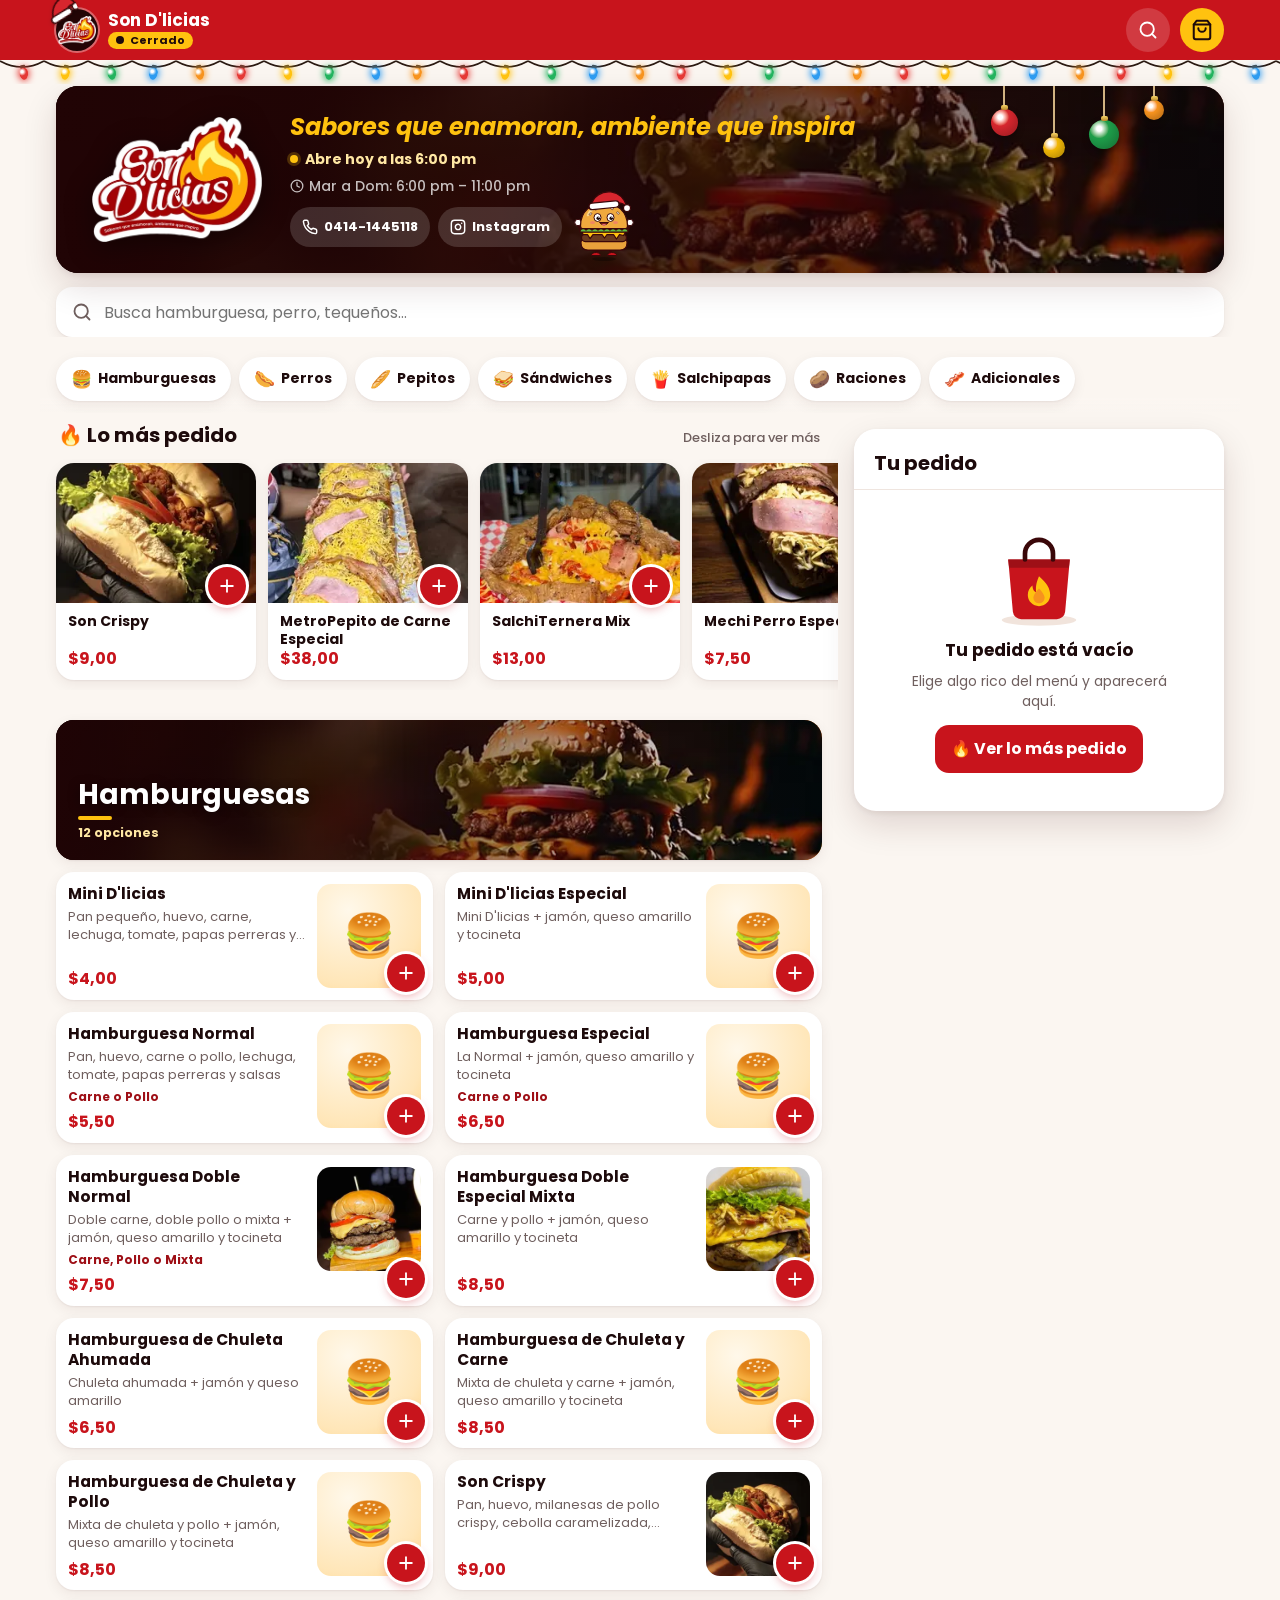
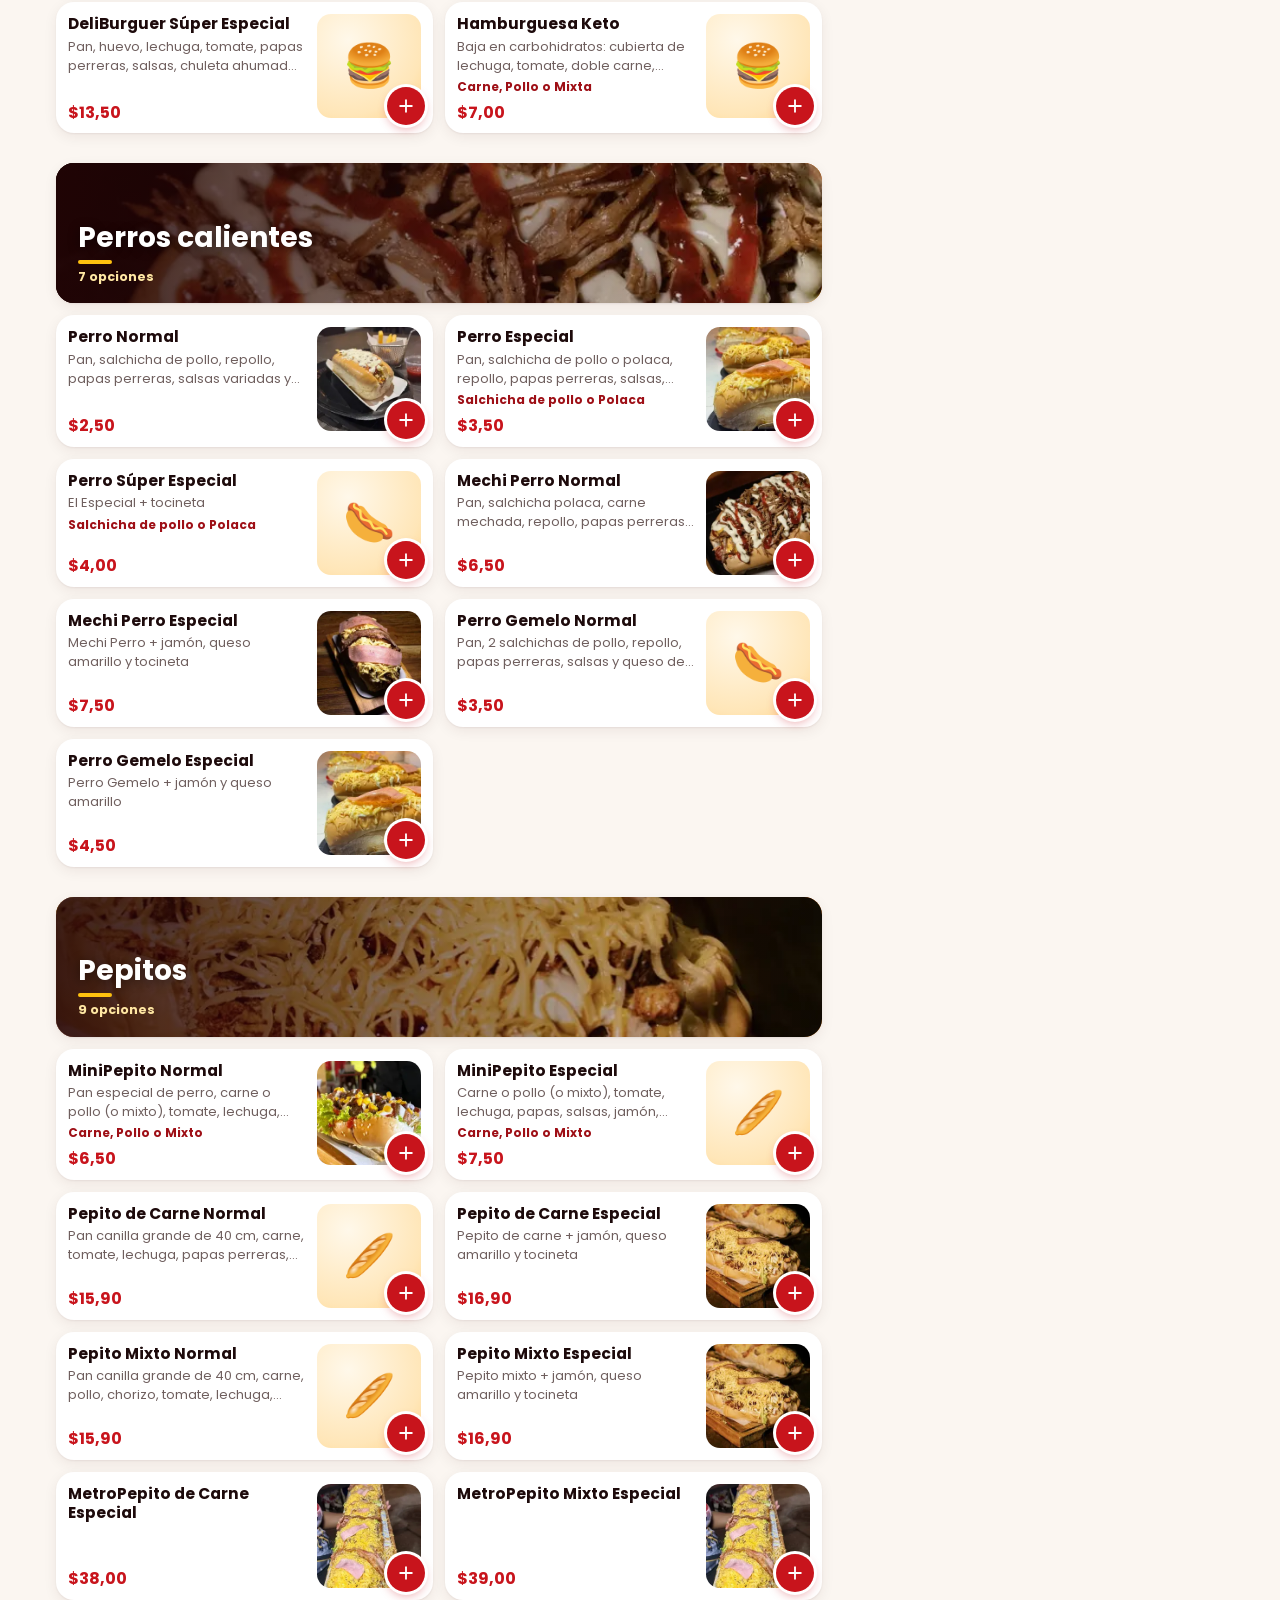
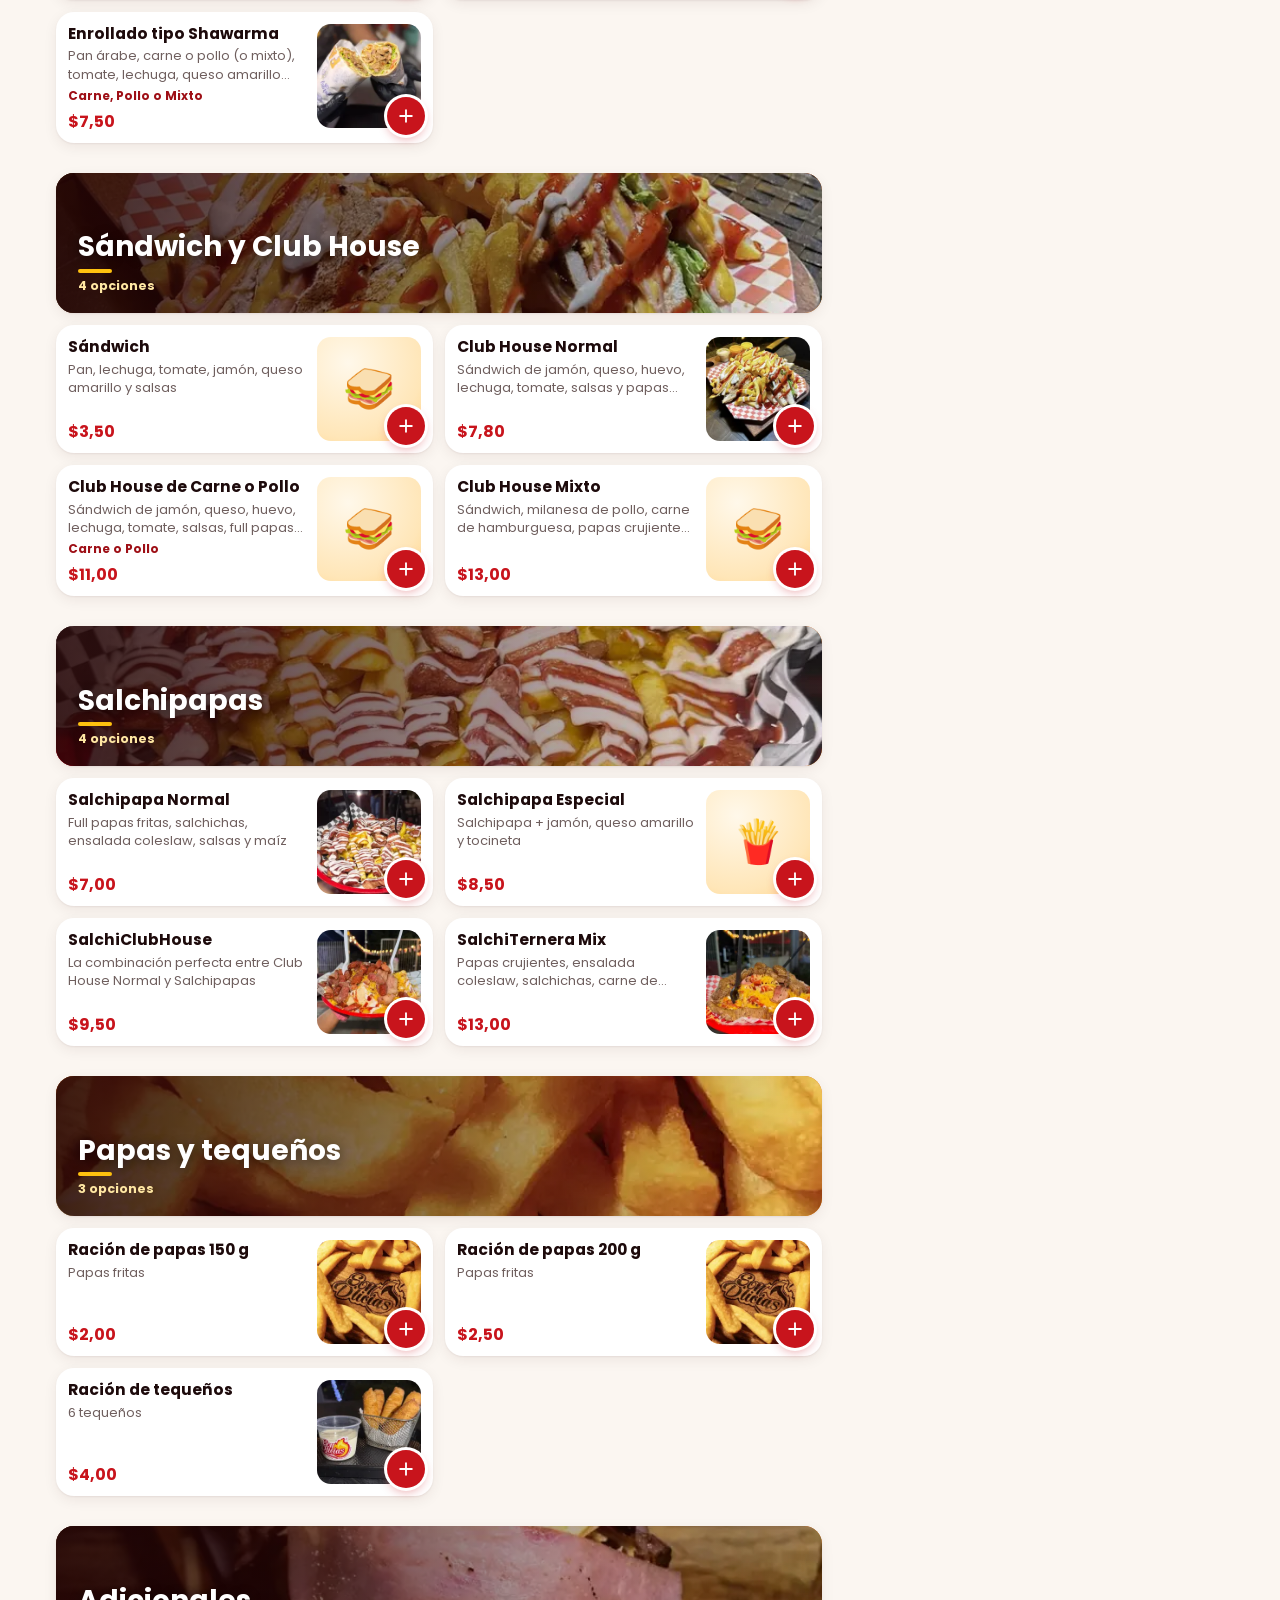
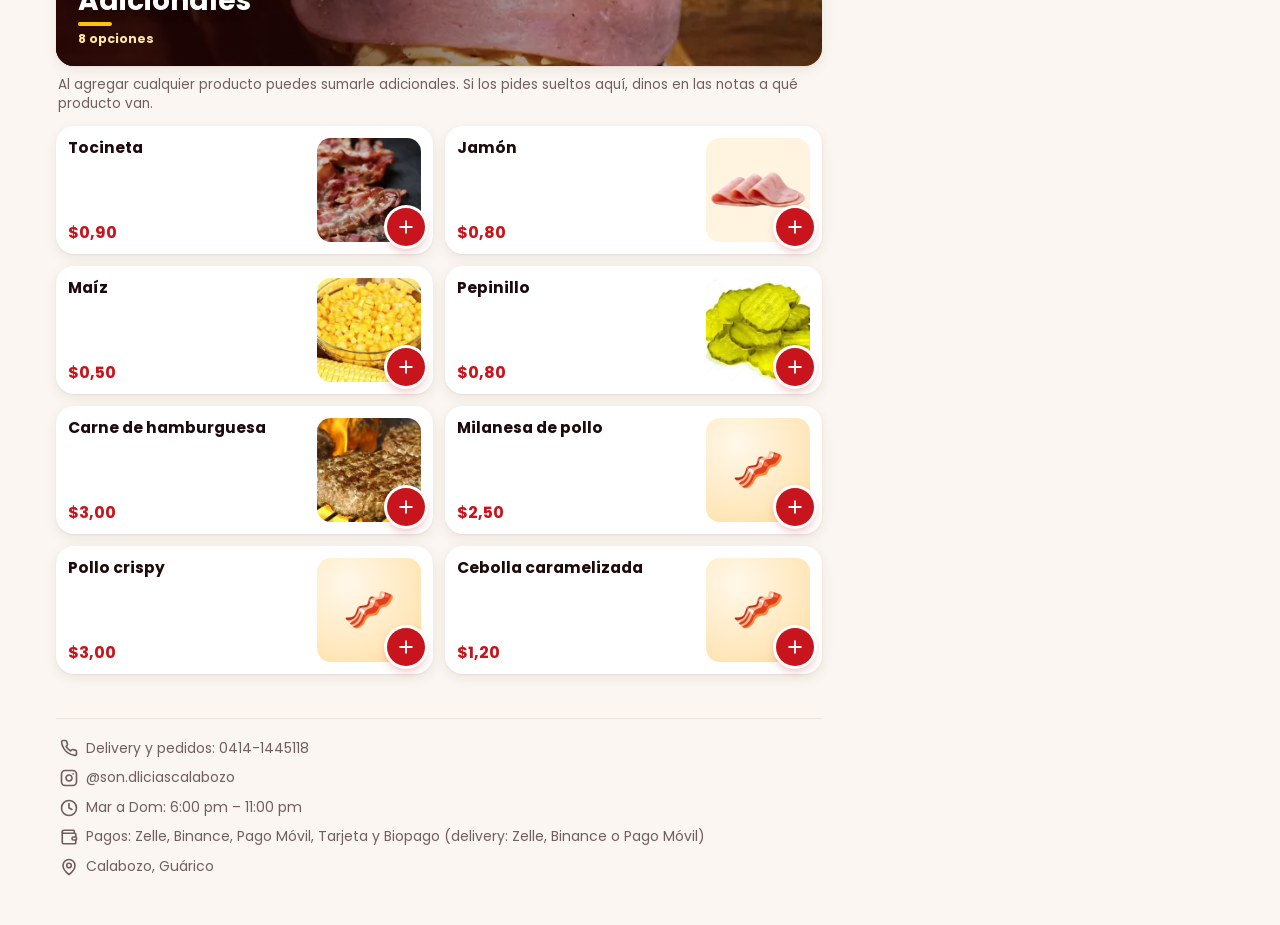
==== commit afc571cb: "Banner nuevo de hamburguesas y franjas completas en teléfonos En el teléfono las franjas de categorí" ====
--- a/index.html
+++ b/index.html
@@ -63,8 +63,8 @@
   <h1 class="solo-lector" id="titulo-portada">Son D'licias, menú y pedidos</h1>
   <div class="portada-tarjeta">
     <picture>
-      <source media="(max-width: 719px)" srcset="img/fotos/hamburguesas-720.webp">
-      <img class="portada-fondo" src="img/fotos/hamburguesas.webp" alt="" fetchpriority="high">
+      <source media="(max-width: 719px)" srcset="img/fotos/hamburguesas-2-720.webp">
+      <img class="portada-fondo" src="img/fotos/hamburguesas-2.webp" alt="" fetchpriority="high">
     </picture>
     <div class="portada-contenido">
       <img class="portada-logo" src="img/logo-360.webp" alt="Son D'licias" width="360" height="265">
--- a/css/tienda.css
+++ b/css/tienda.css
@@ -145,6 +145,8 @@
 /* Encabezado de categoría: foto con el título en blanco */
 .franja { position: relative; display: flex; flex-direction: column; justify-content: flex-end; gap: 4px; min-height: 112px; padding: 14px 16px; border-radius: var(--radio-t); overflow: hidden; isolation: isolate; background: linear-gradient(120deg, var(--vino), var(--rojo) 60%, var(--llama)); box-shadow: var(--sombra-1); }
 .franja-foto { position: absolute; inset: 0; z-index: -2; width: 100%; height: 100%; object-fit: cover; object-position: 70% 50%; transition: transform 0.6s ease; }
+/* En el teléfono la franja tiene la misma proporción que la foto (1200 × 450): se ve completa, sin recortes */
+@media (max-width: 719px) { .franja { aspect-ratio: 8 / 3; min-height: 112px; } .franja-foto { object-position: 50% 50%; } }
 .seccion:hover .franja-foto { transform: scale(1.04); }
 .franja::after { content: ""; position: absolute; inset: 0; z-index: -1; background: linear-gradient(90deg, rgba(35, 4, 5, 0.88) 0%, rgba(35, 4, 5, 0.5) 50%, rgba(35, 4, 5, 0.05) 100%); }
 .franja-emoji { position: absolute; right: 14px; top: 50%; transform: translateY(-50%) rotate(-8deg); font-size: 64px; line-height: 1; }
@@ -373,6 +375,7 @@
 .esq-carril { display: flex; gap: 12px; overflow: hidden; margin-bottom: 20px; }
 .esq-destacado { flex: none; width: 168px; height: 196px; }
 .esq-franja { height: 112px; }
+@media (max-width: 719px) { .esq-franja { height: auto; aspect-ratio: 8 / 3; } }
 .esq-tarjeta { height: 128px; }
 @keyframes esq-pulso { from { opacity: 1; } to { opacity: 0.45; } }
 
